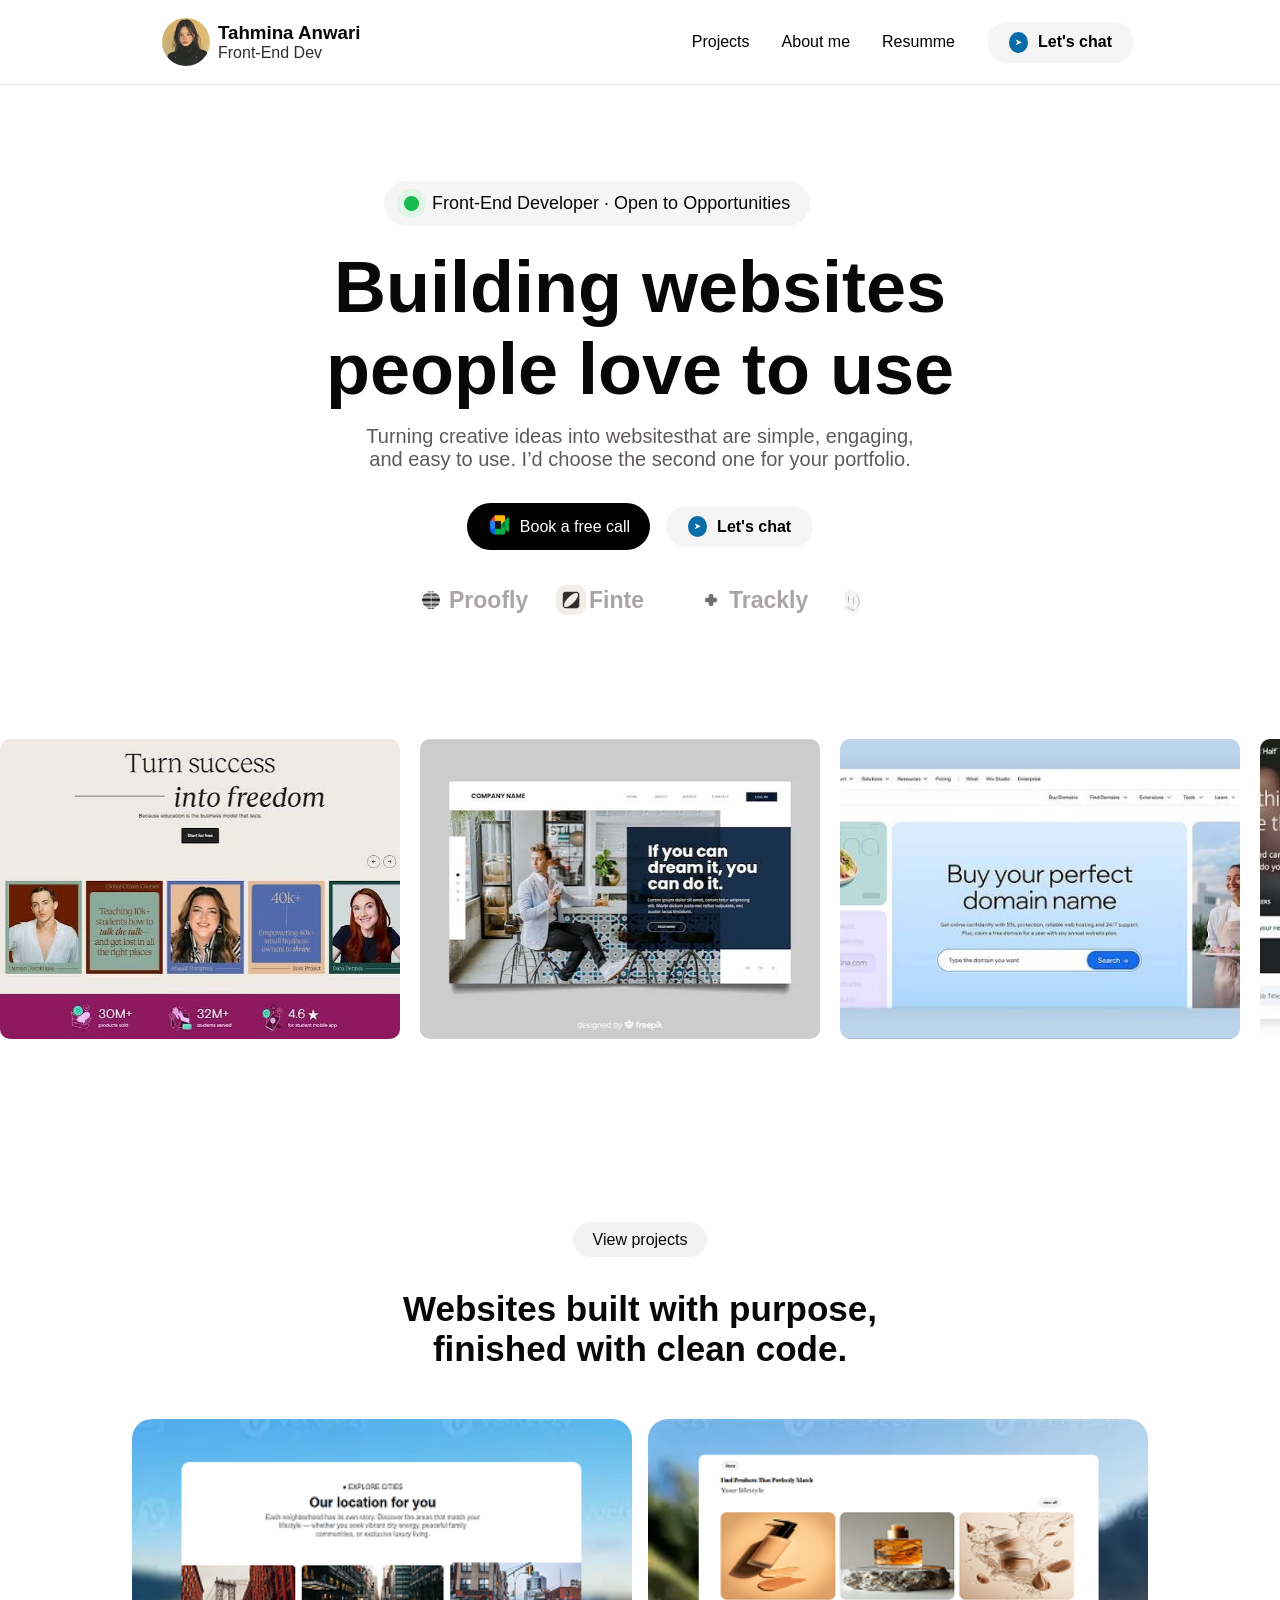
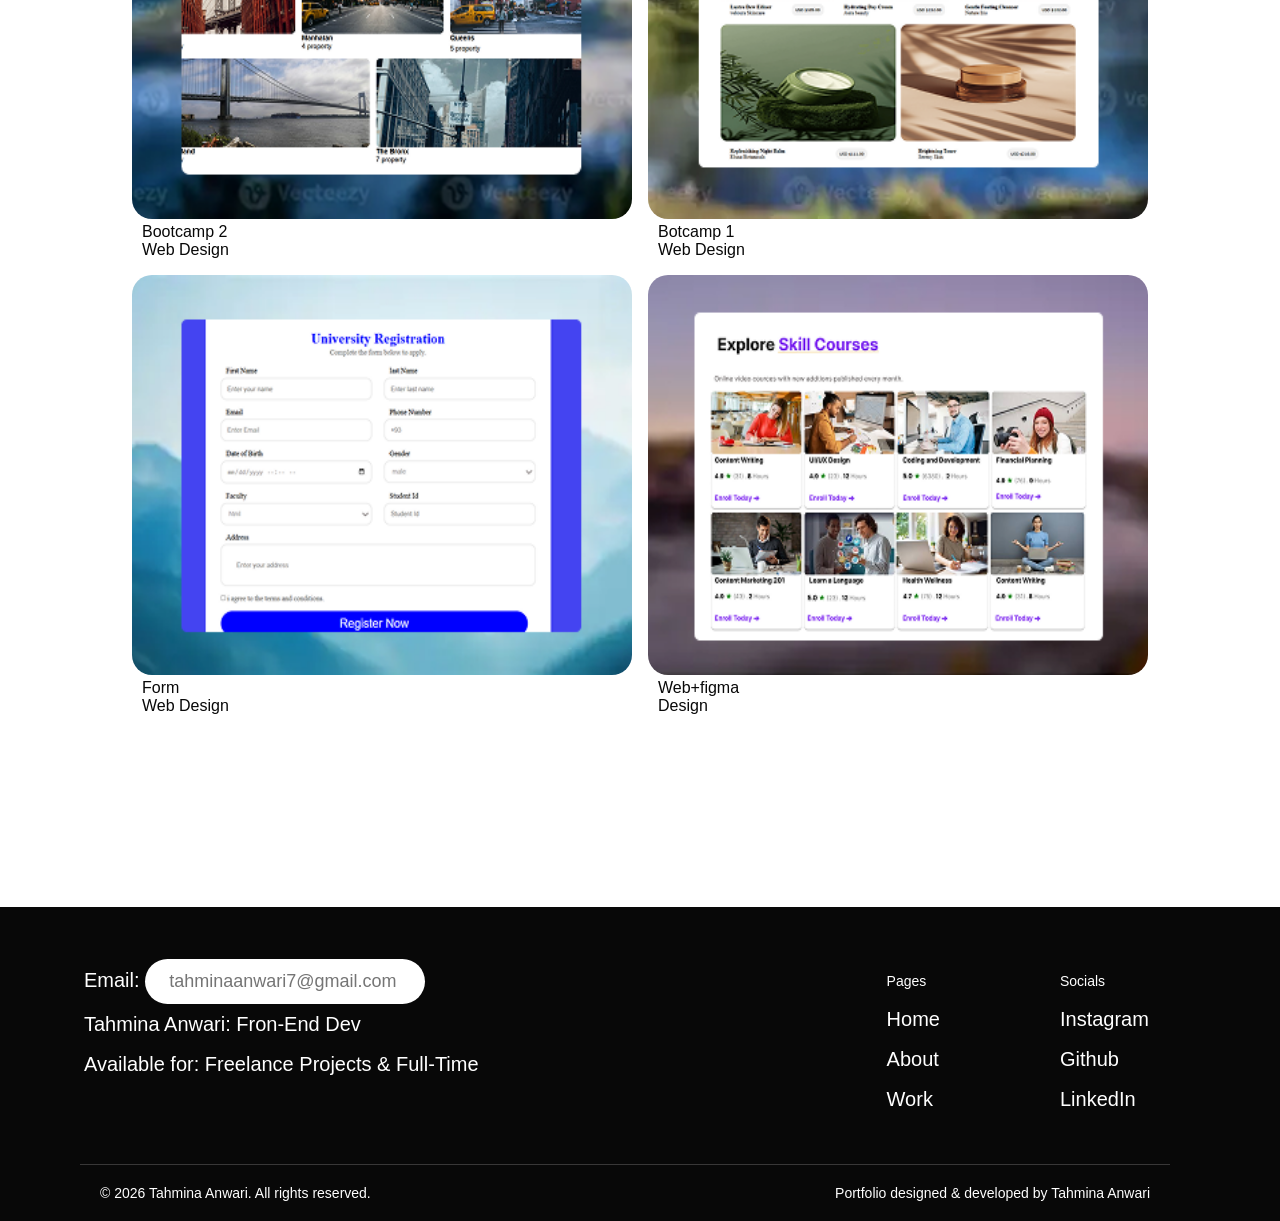
==== index.html @ b1ef2857 "Merge branch 'main' of https://github.com/tahminaanwari7-cell/Portfolio" ====
<!DOCTYPE html>
<html lang="en">
<head>
    <meta charset="UTF-8">
    <meta name="viewport" content="width=device-width, initial-scale=1.0">
    <title>Continuous Image Slider</title>
    <link rel="stylesheet" href="style.css">
</head>
<body>
    <section>
        <nav class="navbar"> 
            <div class="navv">
                <img src="images/images (8).jpg" alt="">
                  <div class="profile-info">
      <h3>Tahmina Anwari</h3>
      <p>Front-End Dev</p>
    </div></div>
    <div class="nav_link">
                <ul class="menu">
<li><a href="#projects">Projects</a></li>
<li><a href="about.html">About me</a></li>
<li><a href="file:///C:/Users/Tahmina/Desktop/tahmina's%20resumme.pdf">Resumme</a></li>

</ul>
<a href="https://t.me/tahmina_anwari" class="chat_btn"><span class="telegram">➤</span>Let's chat</a>
            </div>
        </nav>
        </div>
    </section>
<!----hero section-->
<section >
<div class="Hero">
<div class="tairadot">
        <span class="dot"></span>
       Front-End Developer · Open to Opportunities
      </div>
<h1>Building websites<br>people love to use</h1>
<p>Turning creative ideas into websitesthat are simple, engaging,<br> and easy to use.
I’d choose the second one for your portfolio.</p>
<div class="omid">
<a href="https://meet.google.com/home?authuser=0" class="videocall"><span class="call"><img src="images/googlemeet.png" alt=""></span>Book a free call</a>
<a href="https://t.me/tahmina_anwari" class="chat_btn"><span class="telegram">➤</span> Let's chat</a>
</div>
</div>
  <div class="slider">
        <div class="slider-track">
            <div class="slide"><img src="images/images.png">
            <div class="slideinfo">
            <p>Proofly</p></div></div>
            <div class="slide"><img src="images/images.jpg"><p>Finte</p></div>
            <div class="slide"><img src="images/download.png"><p>Trackly</p></div>
            <div class="slide"><img src="images/images (1).jpg"><p>Taskgen</p></div>
              <!-- تکرار برای حرکت بی‌نهایت -->
             <div class="slide"><img src="images/images.png"><p>Proofly</p></div>
              <div class="slide"><img src="images/images.jpg"><p>Finte</p></div>
             <div class="slide"><img src="images/download.png"><p>Trackly</p></div>
             <div class="slide"><img src="images/images (1).jpg"><p>Taskgen</p></div>
             </div>
    </div>
</div>
<!-----big movement pics-->
 <div class="move">
        <div class="move1">
            <div class="slide1"><img src="images/web1.jpg"></div>
            <div class="slide1"><img src="images/web2.jpg"></div>
            <div class="slide1"><img src="images/web3.jpg"></div>
            <div class="slide1"><img src="images/web4.jpg"></div>
            <div class="slide1"><img src="images/web5.jpg"></div>
            <div class="slide1"><img src="images/web6.jpg"></div>
             <!-- تکرار برای حرکت بی‌نهایت -->
             <div class="slide1"><img src="images/web1.jpg"></div>
            <div class="slide1"><img src="images/web2.jpg"></div>
            <div class="slide1"><img src="images/web3.jpg"></div>
            <div class="slide1"><img src="images/web4.jpg"></div>
            <div class="slide1"><img src="images/web5.jpg"></div>
            <div class="slide1"><img src="images/web6.jpg"></div>

        </div>
    </div>
</section>
<!---- projects-->
<section id="projects">
<div class="projecthead">
<span>View projects</span>
<h1>Websites built with purpose,<br> finished with clean code.</h1>
</div>

<div class="project">
    <div class="projectpic">
       <a href="https://bootcamp-2-one.vercel.app/"> <img src="images/Group 1 copy.png" alt=""></a>
        <p>Bootcamp 2<br>Web Design</p></div>

        <div class="projectpic">
     <a href="https://boot-camp1-two.vercel.app/"> <img src="images/Group 2.png" alt=""></a>
        <p>Botcamp 1<br> Web Design</p></div>

        <div class="projectpic">
       <a href="https://university-registration-form.vercel.app/"><img src="images/Group 3.png" alt=""></a>
        <p>Form<br> Web Design</p></div>

        <div class="projectpic">
       <a href="https://skill-courses-two.vercel.app/"> <img src="images/Group 6.png" alt=""></a>
        <p> Web+figma <br>Design</p></div>

    </div>
</div>
</section>
<footer>




<div class="foot">
    <div class="feet">
        <label for="email">Email:</label>
        <input type="email" placeholder="tahminaanwari7@gmail.com">
<p>Tahmina Anwari: Fron-End Dev</p>
<p>Available for: Freelance Projects & Full-Time</p></div>
  <div class="feet2">
<a class="small">Pages</a><br>
<a href="#">Home</a><br>
<a href="about.html">About</a><br>
<a href="#">Work</a><br>
  </div>
 <div class="feet3">
<a class="small">Socials</a><br>
<a href="https://www.instagram.com/anwari_ta?igsi=MXExNXpuN3A4bGwxdQ%3D%3D&utm_source=qr">Instagram</a><br>
<a href="https://github.com/tahminaanwari7-cell/Skill-courses">Github</a><br>
<a href="https://www.linkedin.com/in/tahmina-anwari-648617428/">LinkedIn</a><br>

 </div>

</div>
<div class="last ">
    <div class="end">
<p>© 2026 Tahmina Anwari. All rights reserved.</p>
    </div>
  <div class="end">
    Portfolio designed & developed by Tahmina Anwari
</div></div>
</footer>
</body>
</html>
---- style.css ----
*{
    margin: 0;
    padding: 0;
    box-sizing: border-box;
}
html {
  scroll-behavior: smooth;
}

body {
  font-family: Arial, Helvetica, sans-serif;
  background: #fff;
  color: #080808;
}
.navbar{
    display: flex;
    justify-content: space-between;
    padding: 18px;
  border-bottom: 1px solid #e9e6e6;
}
.navv{
    display: flex;
    gap: 8px;
   padding-left: 9rem;
   align-items: center;
}
.navv img{
    width: 48px;
    height: 48px;
    border-radius: 50%;
}
.navv p{
    color: rgb(47, 45, 45);
}
.nav_link{
    display: flex;
    gap: 2rem;
    align-items: center;
    padding-right:8rem;
}
.menu{
    display: flex;
    gap: 2rem;
     font-size: 16px;
     align-items: center;
     
}
.menu a{
    text-decoration: none;
    color: black;
}
.menu li{
    list-style-type: none;
}
 .chat_btn{
padding: 10px 22px;
border-radius: 33px;
color: black;
background-color:#f5f5f5;
text-decoration: none;
font-weight: bold;
font-size: 16px;
display: flex;
align-items: center;
transition-duration: 1s;
}
.telegram{
    background-color: rgb(9, 107, 167);
    color: white;
    font-size: 8px;
    padding: 6px;
    border-radius: 100%;
    margin-right:10px;
}
.chat_btn:hover{
    background: rgb(17, 17, 17);
    color: white;
}
/*-----Hero--*/
.Hero{
    text-align: center;
   
}
 .tairadot {
  width: fit-content;
  display: flex;
  align-items: center;
  gap: 13px;
  background: #f5f5f5;
  padding: 12px 20px;
  border-radius: 50px;
  font-size: 18px;
  margin-bottom: 20px;
  margin-left: 24rem;
  margin-top: 6rem;
}

.dot {
  width: 15px;
  height: 15px;
  background: #18b94d;
  border-radius: 50%;
  box-shadow:0 0 0 7px #dff6e7;
}

.Hero h1{
    font-size: 4.5rem;
}
.Hero p{
    color: rgb(94, 90, 90);
    font-size: 20px;
    padding-top: 15px;
}
.omid{
    display: flex;
    align-items: center;
    gap: 1rem;
    justify-content: center;
    margin-top: 2rem;
}
.videocall {
padding: 9px 20px;
border-radius: 33px;
color:white;
background-color:black;
text-decoration: none;
font-size: 16px;
    display: flex;
    align-items: center;
    gap: 8px;
    transition-duration: 1s;
}
.videocall img{
    width: 25px;
    height: 25px;
    padding: 1px;
    border-radius: 100%

}
.videocall:hover{
    background: white;
    color: black;
}
.slider {
    width: 35%;
    overflow: hidden;
    margin-left: 26rem;
}

.slider-track {
    display: flex;
    width: max-content;
    font-size: 23px;
    font-weight: bold;
    animation: scroll 50s linear infinite;
    color: #a9a5a5;
    
}

.slide {
    width: 140px;
    height: 100px;
    flex-shrink: 0;
    display: flex;
    gap: 3px;
    align-items: center;
}

.slide img {
    width: 30px;
    height: 30px;
    object-fit: cover;
    border-radius: 10px;
    display: block;
}

@keyframes scroll {

    from {
        transform: translateX(-50%);
    }

    to {
        transform: translateX(calc(0));
    }
}

/* movment pics */

.move {
    width: 100%;
    overflow: hidden;
    margin-top: 89px;
}

.move1 {
    display: flex;
    width: max-content;
    gap: 20px;
    animation: scroll 50s linear infinite;
}

.move1 img {
    width: 400px;
    height: 300px;
    flex-shrink: 0;
    object-fit: cover;
    border-radius: 10px;
    display: block;
}

@keyframes scroll {
    from {
        transform: translateX(0);
    }

    to {
        transform: translateX(calc(-50% - 7.5px));
    }
}
/*  projects */
.projecthead{
    margin-top: 12rem;
    text-align: center;
}
.projecthead span{
    padding: 9px 20px;
    background-color: #f2f2f2;
    border-radius: 33px;
}
.projecthead h1{
    font-size: 35px;
    margin-top: 40px;
}
.project{
    display :flex;
    gap: 1rem;
    justify-content: center;
    flex-wrap: wrap;
    margin-top: 50px;
   
}
.project img{
    width: 500px;
    height: 400px;
 border-radius: 20px;
}
.projectpic p{
margin-left: 10px;
}

footer{
    background-color: #080808;
}
.foot{
    display: flex;
  gap: 3.5rem;
    padding: 20px;
    margin-top: 12rem;
}
.feet{
color: white;
font-size: 20px;
line-height: 2;
margin-top: 2rem;
}
.feet input{
    width: fit-content;
    padding: 12px 24px;
    border-radius: 33px;
    border: none;
font-size: 18px;
}

.feet2 , .feet3{
font-size: 18px;
color: white;
line-height: 2;
margin-top: 2rem;
font-size: 20px;
}
.feet ,  .feet3 a{
    color: white;
    text-decoration: none;
   margin-left:4rem ;
}
.feet2 a{
    color: white;
    text-decoration: none;
}
.small{
    font-size: 14px;
}
.feet3 a:hover{
    color: gray;
}
.feet2 a:hover{
color: gray;
}
.feet2{
    margin-left: 22rem;
}

.last{
    border-top: 1px solid #383737;
    width: 1090px;
    margin-left:5rem;
    display: flex;
    justify-content: space-between;
color: white;
font-size: 14px;
margin-top: 25px;
padding: 20px;
}


/*------ about page-----------------------------------------------------------------------*/
.about{
    text-align: center;
    margin-top: 5rem;
    
}

.about h1{
    font-size: 3rem;
}
.about p{
    font-size: 20px;
    color: #383737;
   padding: 12px;
}
.aboutspan{
    padding: 9px 20px;
    width: fit-content;
    background-color: #f5f5f5;
   margin-bottom: 20px;
    border-radius: 33px;
    display: inline-block;
}
.aboutme{
    display: flex;
    justify-content: space-evenly;
    margin-top: 6rem;
    padding: 20px;
}
.aboutpic1{
    background-color: #f5f5f5;
    width: 490px;
    height: 400px;
    padding: 15px;
    border-radius: 18px;
}
.aboutpic1 h3{
  margin-top: 4rem;
    font-size: 18px;
    padding: 10px;
}
.aboutpic1 p{
  font-size: 16px; 
}
.aboutpic img{
width: 450px;
height: 400px;
border-radius: 15px;
}

/* =========================================================
   PERFECT MOBILE RESPONSIVE
   ========================================================= */

@media screen and (max-width: 600px) {

    /* ---------- BASIC ---------- */

    * {
        box-sizing: border-box;
    }

    html,
    body {
        width: 100%;
        max-width: 100%;
        overflow-x: hidden;
    }

    body {
        margin: 0;
        padding: 0;
    }


    /* =====================================================
       NAVBAR
       ===================================================== */

    .navbar {
        width: 100%;
        height: auto;
        min-height: 65px;
        padding: 10px 16px;

        display: flex;
        align-items: center;
        justify-content: space-between;

        border-bottom: 1px solid #e9e6e6;
    }

    .navv {
        padding-left: 0;
        display: flex;
        align-items: center;
        gap: 8px;
    }

    .navv img {
        width: 42px;
        height: 42px;
    }

    .navv p {
        font-size: 14px;
        white-space: nowrap;
    }

    .nav_link {
        padding-right: 0;
        display: flex;
        align-items: center;
    }

    /* Hide desktop menu on phone */
    .menu {
        display: none;
    }

    .chat_btn {
        padding: 9px 15px;
        font-size: 13px;
        border-radius: 30px;
        white-space: nowrap;
    }

    .telegram {
        font-size: 7px;
        padding: 5px;
        margin-right: 5px;
    }


    /* =====================================================
       HERO
       ===================================================== */

    .Hero {
        width: 100%;
        padding: 0 20px;
        text-align: center;
    }

    .tairadot {
        width: fit-content;

        margin: 45px auto 20px;

        padding: 9px 15px;

        font-size: 14px;

        display: flex;
        align-items: center;
        justify-content: center;

        gap: 10px;
    }

    .dot {
        width: 11px;
        height: 11px;
        flex-shrink: 0;

        box-shadow: 0 0 0 5px #dff6e7;
    }

    .Hero h1 {
        width: 100%;
        margin: 0;

        font-size: clamp(38px, 11vw, 52px);

        line-height: 1.08;
        letter-spacing: -1.5px;
    }

    .Hero p {
        width: 100%;
        max-width: 370px;

        margin: 0 auto;

        padding-top: 16px;

        font-size: 16px;
        line-height: 1.6;
    }


    /* =====================================================
       HERO BUTTON
       ===================================================== */

    .omid {
        width: 100%;

        display: flex;
        justify-content: center;
        align-items: center;

        margin-top: 25px;
    }

    .videocall {
        padding: 11px 20px;

        font-size: 14px;

        gap: 8px;
    }

    .videocall img {
        width: 23px;
        height: 23px;
    }


    /* =====================================================
       TEXT SLIDER
       ===================================================== */

    .slider {
        width: 100%;

        margin: 35px 0 0;

        overflow: hidden;
    }

    .slider-track {
        width: max-content;

        font-size: 18px;

        animation: textScroll 35s linear infinite;
    }

    .slide {
        width: 115px;
        height: 75px;

        display: flex;
        align-items: center;

        gap: 5px;

        flex-shrink: 0;
    }

    .slide img {
        width: 26px;
        height: 26px;
        flex-shrink: 0;
    }


    /* =====================================================
       IMAGE MOVING SLIDER
       ===================================================== */

    .move {
        width: 100%;

        margin-top: 45px;

        overflow: hidden;
    }

    .move1 {
        width: max-content;

        display: flex;

        gap: 12px;

        animation: imageScroll 35s linear infinite;
    }

    .move1 img {
        width: 260px;
        height: 190px;

        flex-shrink: 0;

        object-fit: cover;

        border-radius: 12px;
    }


    /* =====================================================
       PROJECT HEADER
       ===================================================== */

    .projecthead {
        width: 100%;

        margin-top: 90px;

        padding: 0 20px;

        text-align: center;
    }

    .projecthead span {
        display: inline-block;

        padding: 8px 16px;

        font-size: 13px;

        border-radius: 30px;
    }

    .projecthead h1 {
        margin-top: 28px;

        font-size: 29px;

        line-height: 1.2;

        letter-spacing: -0.5px;
    }


    /* =====================================================
       PROJECTS
       ===================================================== */

    .project {
        width: 100%;

        margin-top: 35px;

        padding: 0 18px;

        display: flex;
        flex-direction: column;

        gap: 32px;

        justify-content: center;
    }

    .projectpic {
        width: 100%;
        max-width: 100%;
    }

    .project img {
        display: block;

        width: 100%;
        height: auto;

        aspect-ratio: 5 / 4;

        object-fit: cover;

        border-radius: 16px;
    }

    .projectpic p {
        margin: 9px 5px 0;

        font-size: 15px;

        line-height: 1.5;
    }


    /* =====================================================
       FOOTER
       ===================================================== */

    footer {
        width: 100%;

        margin-top: 90px;
    }

    .foot {
        width: 100%;

        display: flex;
        flex-direction: column;

        gap: 35px;

        padding: 40px 22px;

        margin-top: 0;
    }

    .feet,
    .feet2,
    .feet3 {
        width: 100%;

        margin: 0;

        font-size: 17px;

        line-height: 1.8;
    }

    .feet input {
        width: 100%;
        max-width: 330px;

        padding: 12px 18px;

        font-size: 15px;

        border-radius: 30px;
    }

    .feet a,
    .feet3 a {
        margin-left: 0;
    }

    .feet2 {
        margin-left: 0;
    }

    .feet2 a,
    .feet3 a {
        display: block;
    }

    .small {
        font-size: 13px;
    }

    .last {
        width: calc(100% - 40px);

        margin: 0 20px;

        padding: 20px 0;

        display: flex;
        flex-direction: column;

        gap: 8px;

        font-size: 12px;
    }


    /* =====================================================
       ABOUT PAGE
       ===================================================== */

    .about {
        width: 100%;

        margin-top: 50px;

        padding: 0 20px;

        text-align: center;
    }

    .aboutspan {
        display: inline-block;

        padding: 8px 16px;

        font-size: 13px;
    }

    .about h1 {
        margin: 25px 0 0;

        font-size: 38px;

        line-height: 1.15;

        letter-spacing: -1px;
    }

    .about p {
        padding: 12px 0;

        font-size: 16px;

        line-height: 1.6;
    }


    /* =====================================================
       ABOUT CONTENT
       ===================================================== */

    .aboutme {
        width: 100%;

        display: flex;
        flex-direction: column;

        align-items: center;

        gap: 25px;

        margin-top: 40px;

        padding: 0 18px;
    }

    .aboutpic1 {
        width: 100%;
        height: auto;

        min-height: 300px;

        padding: 20px;

        border-radius: 16px;
    }

    .aboutpic1 h3 {
        margin-top: 30px;

        font-size: 18px;
    }

    .aboutpic1 p {
        font-size: 15px;

        line-height: 1.6;
    }

    .aboutpic {
        width: 100%;
    }

    .aboutpic img {
        display: block;

        width: 100%;
        height: auto;

        aspect-ratio: 1 / 1;

        object-fit: cover;

        border-radius: 16px;
    }
}


/* =========================================================
   SMALL IPHONES — 320px to 380px
   ========================================================= */

@media screen and (max-width: 380px) {

    .navbar {
        padding: 9px 12px;
    }

    .navv img {
        width: 38px;
        height: 38px;
    }

    .navv p {
        font-size: 12px;
    }

    .chat_btn {
        padding: 8px 11px;
        font-size: 12px;
    }

    .Hero {
        padding: 0 15px;
    }

    .Hero h1 {
        font-size: 36px;
    }

    .Hero p {
        font-size: 15px;
    }

    .move1 img {
        width: 230px;
        height: 170px;
    }

    .project {
        padding: 0 15px;
    }

    .projecthead h1 {
        font-size: 26px;
    }

    .about h1 {
        font-size: 34px;
    }
}


/* =========================================================
   SLIDER ANIMATIONS
   ========================================================= */

@keyframes textScroll {

    from {
        transform: translateX(-50%);
    }

    to {
        transform: translateX(0);
    }
}


@keyframes imageScroll {

    from {
        transform: translateX(0);
    }

    to {
        transform: translateX(calc(-50% - 6px));
    }
}
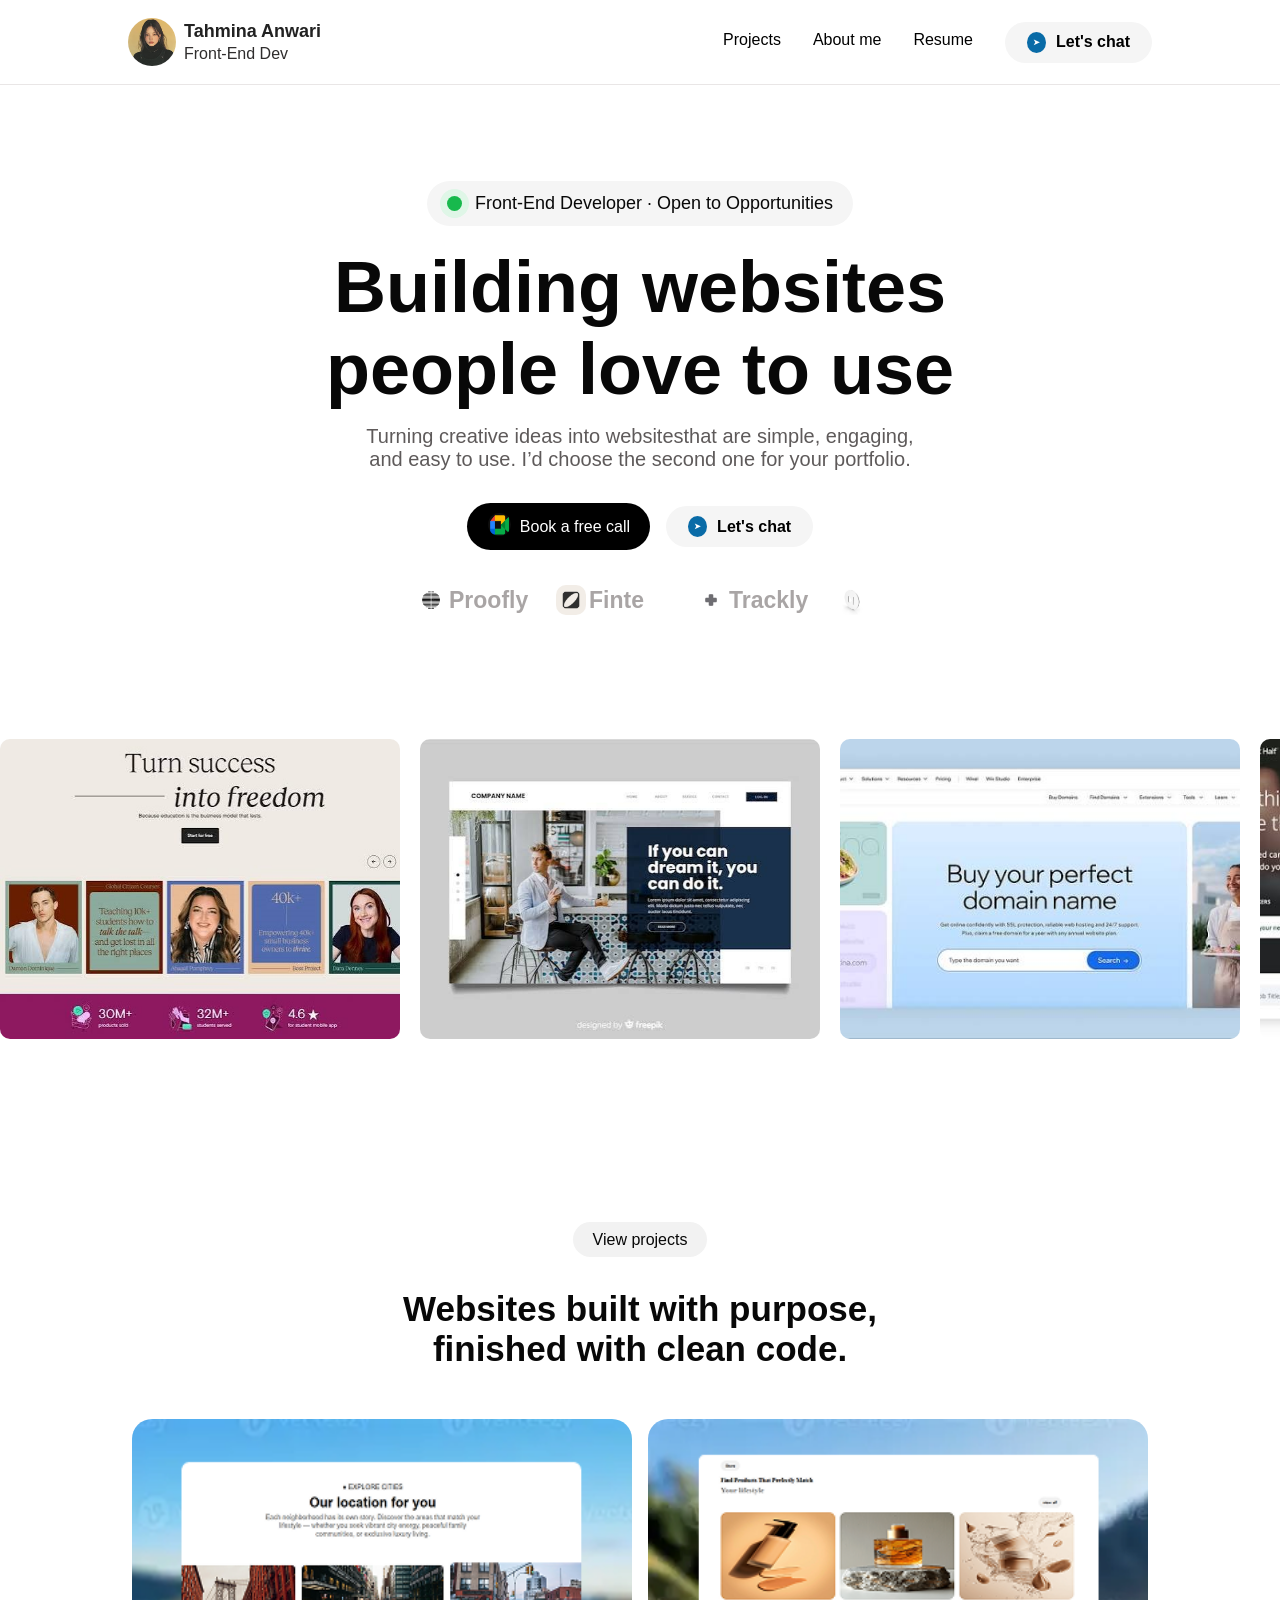
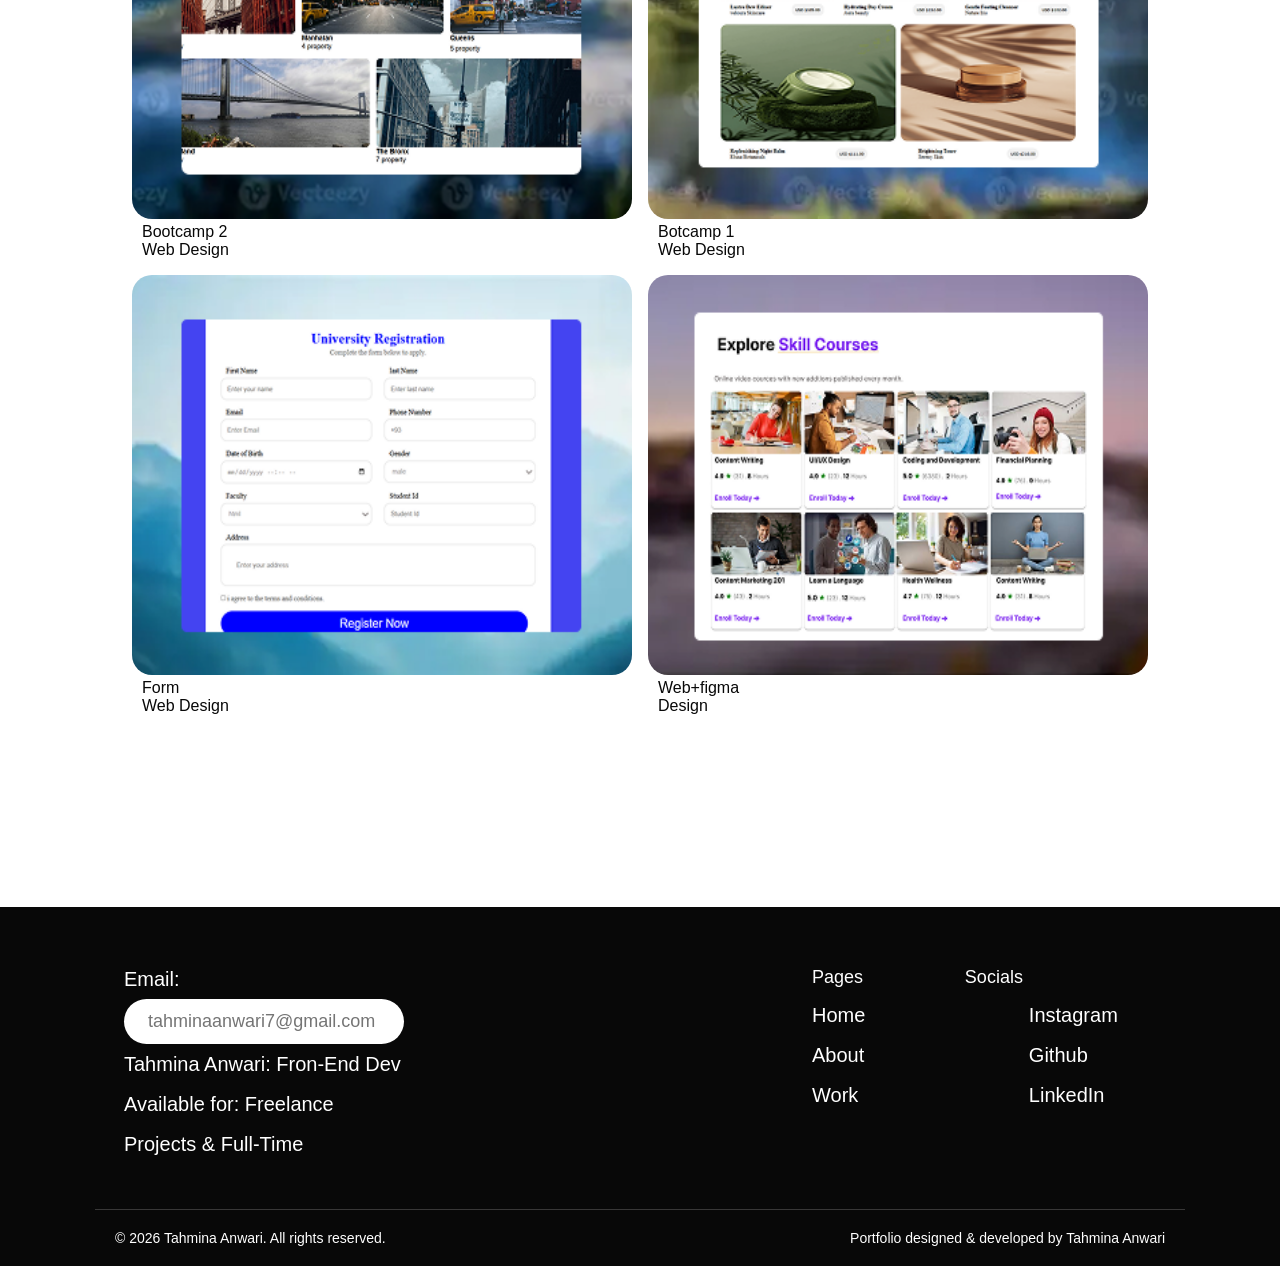
==== commit 27b8c7c5: "Fix links in about.html and index.html; add resume.html and related styles; update styles in style.c" ====
--- a/index.html
+++ b/index.html
@@ -17,9 +17,9 @@
     </div></div>
     <div class="nav_link">
                 <ul class="menu">
-<li><a href="#projects">Projects</a></li>
+<li><a href="index.html">Projects</a></li>
 <li><a href="about.html">About me</a></li>
-<li><a href="file:///C:/Users/Tahmina/Desktop/tahmina's%20resumme.pdf">Resumme</a></li>
+<li><a href="resumme.html">Resume</a></li>
 
 </ul>
 <a href="https://t.me/tahmina_anwari" class="chat_btn"><span class="telegram">➤</span>Let's chat</a>
@@ -117,16 +117,16 @@
 <p>Tahmina Anwari: Fron-End Dev</p>
 <p>Available for: Freelance Projects & Full-Time</p></div>
   <div class="feet2">
-<a class="small">Pages</a><br>
-<a href="#">Home</a><br>
-<a href="about.html">About</a><br>
-<a href="#">Work</a><br>
+<p class="small">Pages</p>
+<a href="#">Home</a>
+<a href="about.html">About</a>
+<a href="#">Work</a>
   </div>
  <div class="feet3">
-<a class="small">Socials</a><br>
-<a href="https://www.instagram.com/anwari_ta?igsi=MXExNXpuN3A4bGwxdQ%3D%3D&utm_source=qr">Instagram</a><br>
-<a href="https://github.com/tahminaanwari7-cell/Skill-courses">Github</a><br>
-<a href="https://www.linkedin.com/in/tahmina-anwari-648617428/">LinkedIn</a><br>
+<p class="small">Socials</p>
+<a href="https://www.instagram.com/anwari_ta?igsi=MXExNXpuN3A4bGwxdQ%3D%3D&utm_source=qr">Instagram</a>
+<a href="https://github.com/tahminaanwari7-cell/Skill-courses">Github</a>
+<a href="https://www.linkedin.com/in/tahmina-anwari-648617428/">LinkedIn</a>
 
  </div>
 
--- a/style.css
+++ b/style.css
@@ -289,7 +289,7 @@
     text-decoration: none;
 }
 .small{
-    font-size: 14px;
+    font-size: 18px;
 }
 .feet3 a:hover{
     color: gray;
@@ -952,3 +952,1533 @@
 }
 
 
+/*       resume-html------------------------------------------------------------------------*/
+
+
+
+.resume {
+    width: 900px;
+    max-width: 95%;
+    margin: 40px auto;
+    margin-top: 6rem;
+    background: white;
+    box-shadow: 0 5px 25px rgba(0, 0, 0, 0.15);
+}
+
+/* Header */
+header {
+    background: #173b57;
+    color: white;
+    padding: 35px 45px;
+    display: flex;
+    justify-content: space-between;
+    align-items: center;
+}
+
+header h1 {
+    font-size: 38px;
+    margin-bottom: 5px;
+}
+
+.job-title {
+    font-size: 18px;
+    color: #5ec6d6;
+}
+
+.contact {
+    text-align: right;
+    font-size: 14px;
+}
+
+.contact p {
+    margin: 3px 0;
+}
+
+/* Main Content */
+.content {
+    display: grid;
+    grid-template-columns: 2fr 1fr;
+}
+
+/* Main column */
+main {
+    padding: 35px 40px;
+}
+
+/* Sidebar */
+aside {
+    background: #f1f5f8;
+    padding: 35px 30px;
+}
+
+section {
+    margin-bottom: 30px;
+}
+
+h2 {
+    color: #173b57;
+    font-size: 21px;
+    text-transform: uppercase;
+    border-bottom: 2px solid #5ec6d6;
+    padding-bottom: 7px;
+    margin-bottom: 15px;
+}
+
+h3 {
+    color: #222;
+    font-size: 18px;
+    margin-bottom: 3px;
+}
+
+.item {
+    margin-bottom: 25px;
+}
+
+.company {
+    color: #1593a8;
+    font-size: 14px;
+    font-weight: bold;
+    margin-bottom: 8px;
+}
+
+ul {
+    padding-left: 20px;
+}
+
+li {
+    margin-bottom: 5px;
+}
+
+/* Skills */
+.skill {
+    margin-bottom: 15px;
+}
+
+.skill span {
+    font-weight: bold;
+    display: block;
+    margin-bottom: 5px;
+}
+
+.bar {
+    height: 8px;
+    background: #d5dde3;
+    border-radius: 10px;
+    overflow: hidden;
+}
+
+.bar div {
+    height: 100%;
+    background: #1593a8;
+    border-radius: 10px;
+}
+
+/* Mobile Responsive */
+@media (max-width: 700px) {
+
+    .resume {
+        width: 100%;
+        margin: 0;
+    }
+
+    header {
+        flex-direction: column;
+        align-items: flex-start;
+        gap: 20px;
+    }
+
+    .contact {
+        text-align: left;
+    }
+
+    .content {
+        grid-template-columns: 1fr;
+    }
+
+    main,
+    aside {
+        padding: 25px;
+    }
+
+    header h1 {
+        font-size: 30px;
+    }
+}
+
+/* Print */
+@media print {
+    body {
+        background: white;
+    }
+
+    .resume {
+        width: 100%;
+        max-width: none;
+        margin: 0;
+        box-shadow: none;
+    }
+}
+
+
+
+/*----------------------------------Responsive------------------------------------------*/
+/* =========================================================
+   COMPLETE RESPONSIVE CSS
+   DESKTOP + TABLET + MOBILE
+   ========================================================= */
+
+
+/* =========================================================
+   LARGE DESKTOP
+   1200px AND ABOVE
+   ========================================================= */
+
+@media screen and (min-width: 1200px) {
+
+    .navbar {
+        padding: 18px 8rem;
+    }
+
+    .navv {
+        padding-left: 0;
+    }
+
+    .nav_link {
+        padding-right: 0;
+    }
+
+    .tairadot {
+        margin-left: auto;
+        margin-right: auto;
+    }
+
+    .slider {
+        margin-left: auto;
+        margin-right: auto;
+    }
+
+    .project {
+        max-width: 1100px;
+        margin-left: auto;
+        margin-right: auto;
+    }
+
+    .foot {
+        max-width: 1200px;
+        margin-left: auto;
+        margin-right: auto;
+    }
+
+    .last {
+        max-width: 1090px;
+        margin-left: auto;
+        margin-right: auto;
+    }
+}
+
+
+/* =========================================================
+   DESKTOP
+   769px — 1199px
+   ========================================================= */
+
+@media screen and (min-width: 769px) and (max-width: 1199px) {
+
+    /* ================= NAVBAR ================= */
+
+    .navbar {
+        width: 100%;
+        padding: 15px 40px;
+
+        display: flex;
+        align-items: center;
+        justify-content: space-between;
+    }
+
+    .navv {
+        padding-left: 0;
+    }
+
+    .nav_link {
+        padding-right: 0;
+        gap: 20px;
+    }
+
+    .menu {
+        gap: 20px;
+        font-size: 14px;
+    }
+
+    .chat_btn {
+        padding: 9px 17px;
+        font-size: 14px;
+    }
+
+
+    /* ================= HERO ================= */
+
+    .Hero {
+        width: 100%;
+        padding: 0 30px;
+    }
+
+    .tairadot {
+        margin: 80px auto 20px;
+    }
+
+    .Hero h1 {
+        font-size: 4rem;
+    }
+
+    .Hero p {
+        font-size: 18px;
+    }
+
+    .slider {
+        width: 45%;
+        margin: 30px auto 0;
+    }
+
+
+    /* ================= IMAGE SLIDER ================= */
+
+    .move {
+        width: 100%;
+        margin-top: 70px;
+    }
+
+    .move1 {
+        gap: 15px;
+    }
+
+    .move1 img {
+        width: 330px;
+        height: 250px;
+    }
+
+
+    /* ================= PROJECTS ================= */
+
+    .projecthead {
+        margin-top: 10rem;
+    }
+
+    .project {
+        width: 100%;
+        padding: 0 30px;
+        gap: 20px;
+    }
+
+    .projectpic {
+        width: calc(50% - 10px);
+    }
+
+    .project img {
+        width: 100%;
+        height: 300px;
+        object-fit: cover;
+    }
+
+
+    /* ================= FOOTER ================= */
+
+    .foot {
+        width: 100%;
+        padding: 35px 40px;
+        gap: 40px;
+    }
+
+    .feet2 {
+        margin-left: auto;
+    }
+
+    .feet,
+    .feet2,
+    .feet3 {
+        font-size: 17px;
+    }
+
+    .last {
+        width: calc(100% - 80px);
+        margin: 25px 40px 0;
+    }
+
+
+    /* ================= ABOUT ================= */
+
+    .about {
+        padding: 0 30px;
+    }
+
+    .aboutme {
+        gap: 25px;
+        padding: 20px 30px;
+    }
+
+    .aboutpic1 {
+        width: 45%;
+        height: auto;
+    }
+
+    .aboutpic {
+        width: 45%;
+    }
+
+    .aboutpic img {
+        width: 100%;
+        height: 400px;
+        object-fit: cover;
+    }
+}
+
+
+/* =========================================================
+   TABLET
+   601px — 768px
+   ========================================================= */
+
+@media screen and (min-width: 601px) and (max-width: 768px) {
+
+    /* ================= NAVBAR ================= */
+
+    .navbar {
+        width: 100%;
+        padding: 12px 20px;
+
+        display: flex;
+        align-items: center;
+        justify-content: space-between;
+
+        gap: 10px;
+    }
+
+    .navv {
+        padding-left: 0;
+        gap: 7px;
+    }
+
+    .navv img {
+        width: 42px;
+        height: 42px;
+    }
+
+    .navv p {
+        font-size: 13px;
+    }
+
+    .nav_link {
+        padding-right: 0;
+        gap: 12px;
+    }
+
+    .menu {
+        display: flex;
+        gap: 14px;
+        font-size: 12px;
+        align-items: center;
+    }
+
+    .menu li {
+        list-style: none;
+    }
+
+    .menu a {
+        text-decoration: none;
+        color: black;
+        white-space: nowrap;
+    }
+
+    .chat_btn {
+        padding: 8px 13px;
+        font-size: 12px;
+        white-space: nowrap;
+    }
+
+    .telegram {
+        font-size: 7px;
+        padding: 5px;
+        margin-right: 4px;
+    }
+
+
+    /* ================= HERO ================= */
+
+    .Hero {
+        width: 100%;
+        padding: 0 25px;
+    }
+
+    .tairadot {
+        margin: 60px auto 20px;
+        font-size: 15px;
+        padding: 10px 17px;
+    }
+
+    .dot {
+        width: 12px;
+        height: 12px;
+    }
+
+    .Hero h1 {
+        font-size: clamp(42px, 8vw, 58px);
+        line-height: 1.1;
+    }
+
+    .Hero p {
+        font-size: 17px;
+        line-height: 1.5;
+        max-width: 600px;
+        margin: auto;
+    }
+
+
+    /* ================= BUTTON ================= */
+
+    .omid {
+        margin-top: 22px;
+    }
+
+    .videocall {
+        padding: 10px 18px;
+        font-size: 14px;
+    }
+
+
+    /* ================= TEXT SLIDER ================= */
+
+    .slider {
+        width: 75%;
+        margin: 35px auto 0;
+    }
+
+    .slider-track {
+        font-size: 20px;
+    }
+
+    .slide {
+        width: 125px;
+        height: 80px;
+    }
+
+
+    /* ================= IMAGE SLIDER ================= */
+
+    .move {
+        margin-top: 55px;
+    }
+
+    .move1 {
+        gap: 15px;
+    }
+
+    .move1 img {
+        width: 280px;
+        height: 210px;
+    }
+
+
+    /* ================= PROJECT HEADER ================= */
+
+    .projecthead {
+        margin-top: 80px;
+        padding: 0 20px;
+    }
+
+    .projecthead h1 {
+        font-size: 31px;
+        margin-top: 30px;
+    }
+
+
+    /* ================= PROJECTS ================= */
+
+    .project {
+        width: 100%;
+        padding: 0 20px;
+
+        display: flex;
+        flex-wrap: wrap;
+
+        gap: 20px;
+    }
+
+    .projectpic {
+        width: calc(50% - 10px);
+    }
+
+    .project img {
+        width: 100%;
+        height: 230px;
+        object-fit: cover;
+        border-radius: 15px;
+    }
+
+    .projectpic p {
+        margin: 8px 5px;
+        font-size: 14px;
+    }
+
+
+    /* ================= FOOTER ================= */
+
+    .foot {
+        width: 100%;
+
+        display: grid;
+        grid-template-columns: 1fr 1fr;
+
+        gap: 30px;
+
+        padding: 35px 25px;
+        margin-top: 80px;
+    }
+
+    .feet,
+    .feet2,
+    .feet3 {
+        margin: 0;
+        font-size: 16px;
+    }
+
+    .feet2 {
+        margin-left: 0;
+    }
+
+    .feet a,
+    .feet3 a {
+        margin-left: 0;
+    }
+
+    .last {
+        width: calc(100% - 50px);
+        margin: 20px 25px 0;
+
+        padding: 18px 0;
+
+        font-size: 12px;
+    }
+
+
+    /* ================= ABOUT ================= */
+
+    .about {
+        margin-top: 50px;
+        padding: 0 25px;
+    }
+
+    .about h1 {
+        font-size: 42px;
+    }
+
+    .about p {
+        font-size: 17px;
+    }
+
+    .aboutme {
+        display: flex;
+        gap: 20px;
+        margin-top: 45px;
+        padding: 0 20px;
+    }
+
+    .aboutpic1 {
+        width: 50%;
+        height: auto;
+        min-height: 350px;
+    }
+
+    .aboutpic {
+        width: 50%;
+    }
+
+    .aboutpic img {
+        width: 100%;
+        height: 350px;
+        object-fit: cover;
+    }
+
+
+    /* ================= RESUME ================= */
+
+    .resume {
+        width: 90%;
+        max-width: 850px;
+        margin: 50px auto;
+    }
+
+    .resume header {
+        padding: 30px 35px;
+    }
+
+    .resume header h1 {
+        font-size: 32px;
+    }
+
+    .resume .content {
+        display: grid;
+        grid-template-columns: 1.7fr 1fr;
+    }
+
+    .resume main {
+        padding: 30px;
+    }
+
+    .resume aside {
+        padding: 30px 25px;
+    }
+}
+
+
+/* =========================================================
+   MOBILE
+   381px — 600px
+   ========================================================= */
+
+@media screen and (min-width: 381px) and (max-width: 600px) {
+
+    /* ================= NAVBAR ================= */
+
+    .navbar {
+        width: 100%;
+        padding: 10px 15px;
+
+        display: flex;
+        align-items: center;
+        justify-content: space-between;
+
+        gap: 7px;
+    }
+
+    .navv {
+        padding-left: 0;
+        gap: 6px;
+        flex-shrink: 0;
+    }
+
+    .navv img {
+        width: 40px;
+        height: 40px;
+    }
+
+    .navv p {
+        font-size: 12px;
+        white-space: nowrap;
+    }
+
+    .nav_link {
+        padding-right: 0;
+
+        display: flex;
+        align-items: center;
+
+        gap: 7px;
+
+        min-width: 0;
+    }
+
+    /* MENU STAYS VISIBLE */
+
+    .menu {
+        display: flex;
+        gap: 9px;
+        align-items: center;
+
+        font-size: 11px;
+    }
+
+    .menu li {
+        list-style: none;
+    }
+
+    .menu a {
+        text-decoration: none;
+        color: black;
+        white-space: nowrap;
+    }
+
+    .chat_btn {
+        padding: 8px 11px;
+
+        font-size: 11px;
+
+        white-space: nowrap;
+    }
+
+    .telegram {
+        display: none;
+    }
+
+
+    /* ================= HERO ================= */
+
+    .Hero {
+        width: 100%;
+        padding: 0 18px;
+        text-align: center;
+    }
+
+    .tairadot {
+        margin: 45px auto 20px;
+
+        padding: 9px 15px;
+
+        font-size: 13px;
+
+        gap: 9px;
+    }
+
+    .dot {
+        width: 11px;
+        height: 11px;
+
+        box-shadow: 0 0 0 5px #dff6e7;
+    }
+
+    .Hero h1 {
+        width: 100%;
+
+        font-size: clamp(38px, 11vw, 50px);
+
+        line-height: 1.08;
+
+        letter-spacing: -1.5px;
+    }
+
+    .Hero p {
+        width: 100%;
+        max-width: 370px;
+
+        margin: 0 auto;
+
+        padding-top: 15px;
+
+        font-size: 15px;
+
+        line-height: 1.6;
+    }
+
+
+    /* ================= BUTTON ================= */
+
+    .omid {
+        width: 100%;
+
+        display: flex;
+        justify-content: center;
+
+        margin-top: 24px;
+    }
+
+    .videocall {
+        padding: 10px 18px;
+        font-size: 13px;
+    }
+
+    .videocall img {
+        width: 22px;
+        height: 22px;
+    }
+
+
+    /* ================= TEXT SLIDER ================= */
+
+    .slider {
+        width: 100%;
+        margin: 30px 0 0;
+
+        overflow: hidden;
+    }
+
+    .slider-track {
+        font-size: 18px;
+    }
+
+    .slide {
+        width: 115px;
+        height: 70px;
+    }
+
+    .slide img {
+        width: 25px;
+        height: 25px;
+    }
+
+
+    /* ================= IMAGE SLIDER ================= */
+
+    .move {
+        width: 100%;
+        margin-top: 45px;
+        overflow: hidden;
+    }
+
+    .move1 {
+        gap: 12px;
+    }
+
+    .move1 img {
+        width: 260px;
+        height: 190px;
+
+        border-radius: 12px;
+    }
+
+
+    /* ================= PROJECT HEADER ================= */
+
+    .projecthead {
+        width: 100%;
+
+        margin-top: 80px;
+
+        padding: 0 18px;
+
+        text-align: center;
+    }
+
+    .projecthead span {
+        padding: 8px 15px;
+        font-size: 12px;
+    }
+
+    .projecthead h1 {
+        font-size: 28px;
+        margin-top: 27px;
+        line-height: 1.2;
+    }
+
+
+    /* ================= PROJECTS ================= */
+
+    .project {
+        width: 100%;
+
+        display: flex;
+        flex-direction: column;
+
+        gap: 30px;
+
+        margin-top: 35px;
+
+        padding: 0 18px;
+    }
+
+    .projectpic {
+        width: 100%;
+        max-width: 100%;
+    }
+
+    .project img {
+        display: block;
+
+        width: 100%;
+        height: auto;
+
+        aspect-ratio: 5 / 4;
+
+        object-fit: cover;
+
+        border-radius: 15px;
+    }
+
+    .projectpic p {
+        margin: 8px 5px 0;
+
+        font-size: 14px;
+
+        line-height: 1.5;
+    }
+
+
+    /* ================= FOOTER ================= */
+
+    footer {
+        width: 100%;
+        margin-top: 80px;
+    }
+
+    .foot {
+        width: 100%;
+
+        display: flex;
+      
+
+        gap: 30px;
+
+        padding: 38px 20px;
+
+        margin-top: 0;
+    }
+
+    .feet,
+    .feet2,
+    .feet3 {
+        width: 100%;
+
+        margin: 0;
+
+        font-size: 16px;
+
+        line-height: 1.8;
+    }
+
+    .feet2 {
+        margin-left: 0;
+    }
+
+    .feet input {
+        width: 100%;
+        max-width: 330px;
+
+        padding: 11px 17px;
+
+        font-size: 14px;
+    }
+
+    .feet a,
+    .feet3 a {
+        margin-left: 0;
+    }
+
+    .feet2 a,
+    .feet3 a {
+        display: inline-block;
+        margin-right: 15px;
+    }
+
+    .small {
+        font-size: 12px;
+    }
+
+    .last {
+        width: calc(100% - 40px);
+
+        margin: 0 20px;
+
+        padding: 18px 0;
+
+        display: flex;
+       
+
+        gap: 7px;
+
+        font-size: 11px;
+    }
+
+
+    /* ================= ABOUT ================= */
+
+    .about {
+        width: 100%;
+
+        margin-top: 45px;
+
+        padding: 0 18px;
+
+        text-align: center;
+    }
+
+    .aboutspan {
+        padding: 8px 15px;
+        font-size: 12px;
+    }
+
+    .about h1 {
+        font-size: 36px;
+        line-height: 1.15;
+    }
+
+    .about p {
+        font-size: 15px;
+        line-height: 1.6;
+        padding: 10px 0;
+    }
+
+
+    /* ================= ABOUT CONTENT ================= */
+
+    .aboutme {
+        width: 100%;
+
+        display: flex;
+        flex-direction: column;
+
+        align-items: center;
+
+        gap: 22px;
+
+        margin-top: 38px;
+
+        padding: 0 18px;
+    }
+
+    .aboutpic1 {
+        width: 100%;
+        height: auto;
+
+        min-height: 280px;
+
+        padding: 20px;
+
+        border-radius: 15px;
+    }
+
+    .aboutpic1 h3 {
+        margin-top: 25px;
+        font-size: 17px;
+    }
+
+    .aboutpic1 p {
+        font-size: 14px;
+        line-height: 1.6;
+    }
+
+    .aboutpic {
+        width: 100%;
+    }
+
+    .aboutpic img {
+        width: 100%;
+        height: auto;
+
+        aspect-ratio: 1 / 1;
+
+        object-fit: cover;
+
+        border-radius: 15px;
+    }
+
+
+    /* ================= RESUME ================= */
+
+    .resume {
+        width: calc(100% - 24px);
+
+        margin: 25px auto;
+
+        box-shadow: 0 3px 15px rgba(0, 0, 0, 0.12);
+    }
+
+    .resume header {
+        padding: 28px 22px;
+
+        display: flex;
+        flex-direction: column;
+
+        align-items: flex-start;
+
+        gap: 18px;
+    }
+
+    .resume header h1 {
+        font-size: 28px;
+        line-height: 1.15;
+    }
+
+    .resume .job-title {
+        font-size: 15px;
+    }
+
+    .resume .contact {
+        text-align: left;
+        font-size: 12px;
+        line-height: 1.6;
+    }
+
+    .resume .content {
+        display: flex;
+        flex-direction: column;
+    }
+
+    .resume main {
+        padding: 28px 22px;
+        order: 1;
+    }
+
+    .resume aside {
+        padding: 28px 22px;
+        order: 2;
+    }
+
+    .resume h2 {
+        font-size: 18px;
+    }
+
+    .resume h3 {
+        font-size: 16px;
+    }
+
+    .resume p,
+    .resume li {
+        font-size: 13px;
+        line-height: 1.6;
+    }
+}
+
+
+/* =========================================================
+   VERY SMALL PHONES
+   320px — 380px
+   ========================================================= */
+
+@media screen and (max-width: 380px) {
+
+    /* ================= NAVBAR ================= */
+
+    .navbar {
+        padding: 8px 8px;
+        gap: 4px;
+    }
+
+    .navv {
+        gap: 5px;
+    }
+
+    .navv img {
+        width: 34px;
+        height: 34px;
+    }
+
+    .navv p {
+        font-size: 9px;
+    }
+
+    .nav_link {
+        gap: 5px;
+    }
+
+    .menu {
+        gap: 6px;
+        font-size: 9px;
+    }
+
+    .chat_btn {
+        padding: 7px 8px;
+        font-size: 9px;
+    }
+
+
+    /* ================= HERO ================= */
+
+    .Hero {
+        padding: 0 14px;
+    }
+
+    .tairadot {
+        margin-top: 38px;
+        padding: 8px 12px;
+        font-size: 11px;
+    }
+
+    .dot {
+        width: 9px;
+        height: 9px;
+    }
+
+    .Hero h1 {
+        font-size: 35px;
+        letter-spacing: -1px;
+    }
+
+    .Hero p {
+        font-size: 14px;
+    }
+
+
+    /* ================= BUTTON ================= */
+
+    .videocall {
+        padding: 9px 15px;
+        font-size: 12px;
+    }
+
+
+    /* ================= SLIDERS ================= */
+
+    .slider {
+        margin-top: 25px;
+    }
+
+    .slider-track {
+        font-size: 16px;
+    }
+
+    .slide {
+        width: 105px;
+        height: 65px;
+    }
+
+    .move {
+        margin-top: 35px;
+    }
+
+    .move1 {
+        gap: 10px;
+    }
+
+    .move1 img {
+        width: 225px;
+        height: 165px;
+    }
+
+
+    /* ================= PROJECT ================= */
+
+    .projecthead {
+        margin-top: 70px;
+        padding: 0 15px;
+    }
+
+    .projecthead span {
+        font-size: 11px;
+        padding: 7px 13px;
+    }
+
+    .projecthead h1 {
+        font-size: 25px;
+    }
+
+    .project {
+        padding: 0 14px;
+        gap: 25px;
+    }
+
+    .project img {
+        border-radius: 12px;
+    }
+
+    .projectpic p {
+        font-size: 13px;
+    }
+
+
+    /* ================= FOOTER ================= */
+
+    .foot {
+        padding: 32px 16px;
+        gap: 25px;
+    }
+
+    .feet,
+    .feet2,
+    .feet3 {
+        font-size: 15px;
+    }
+
+    .feet input {
+        max-width: 100%;
+        font-size: 13px;
+    }
+
+    .last {
+        width: calc(100% - 30px);
+        margin: 0 15px;
+        font-size: 10px;
+    }
+
+
+    /* ================= ABOUT ================= */
+
+    .about {
+        padding: 0 14px;
+        margin-top: 40px;
+    }
+
+    .about h1 {
+        font-size: 32px;
+    }
+
+    .about p {
+        font-size: 14px;
+    }
+
+    .aboutme {
+        padding: 0 14px;
+        margin-top: 30px;
+    }
+
+    .aboutpic1 {
+        min-height: 260px;
+        padding: 17px;
+    }
+
+    .aboutpic1 h3 {
+        font-size: 16px;
+        margin-top: 20px;
+    }
+
+    .aboutpic1 p {
+        font-size: 13px;
+    }
+
+
+    /* ================= RESUME ================= */
+
+    .resume {
+        width: calc(100% - 16px);
+        margin: 15px auto;
+    }
+
+    .resume header {
+        padding: 23px 17px;
+    }
+
+    .resume header h1 {
+        font-size: 23px;
+    }
+
+    .resume .job-title {
+        font-size: 12px;
+    }
+
+    .resume .contact {
+        font-size: 10px;
+    }
+
+    .resume main,
+    .resume aside {
+        padding: 22px 17px;
+    }
+
+    .resume h2 {
+        font-size: 16px;
+    }
+
+    .resume h3 {
+        font-size: 14px;
+    }
+
+    .resume p,
+    .resume li {
+        font-size: 11.5px;
+    }
+}
+
+
+/* =========================================================
+   PRINT / A4
+   ========================================================= */
+
+@media print {
+
+    @page {
+        size: A4;
+        margin: 0;
+    }
+
+    body {
+        background: white;
+        margin: 0;
+    }
+
+    .resume {
+        width: 210mm;
+        min-height: 297mm;
+        max-width: none;
+        margin: 0;
+        box-shadow: none;
+    }
+
+    .resume header,
+    .resume aside {
+        -webkit-print-color-adjust: exact;
+        print-color-adjust: exact;
+    }
+}
+
+/* =========================================================
+   VERY SMALL MOBILE — 320px to 380px
+   NAVBAR MENU
+========================================================= */
+
+@media screen and (max-width: 380px) {
+
+    .navbar {
+        width: 100%;
+        padding: 8px 10px;
+
+        display: flex;
+        align-items: center;
+        justify-content: space-between;
+
+        gap: 5px;
+    }
+
+    /* Logo + name */
+    .navv {
+        display: flex;
+        align-items: center;
+        gap: 5px;
+
+        padding-left: 0;
+        flex-shrink: 0;
+    }
+
+    .navv img {
+        width: 34px;
+        height: 34px;
+    }
+
+    .navv p {
+        font-size: 9px;
+        white-space: nowrap;
+    }
+
+    /* Menu + button */
+    .nav_link {
+        display: flex;
+        align-items: center;
+
+        gap: 6px;
+        padding-right: 0;
+
+        min-width: 0;
+    }
+
+    /* KEEP MENU VISIBLE */
+    .menu {
+        display: flex;
+
+        align-items: center;
+        gap: 7px;
+
+        font-size: 9px;
+
+        margin: 0;
+        padding: 0;
+    }
+
+    .menu li {
+        list-style: none;
+        margin: 0;
+        padding: 0;
+    }
+
+    .menu a {
+        color: black;
+        text-decoration: none;
+
+        white-space: nowrap;
+    }
+
+    /* Chat button */
+    .chat_btn {
+        display: flex;
+        align-items: center;
+
+        padding: 7px 9px;
+
+        font-size: 9px;
+
+        white-space: nowrap;
+
+        border-radius: 20px;
+    }
+
+    /* Telegram icon */
+    .telegram {
+        font-size: 6px;
+        padding: 4px;
+        margin-right: 3px;
+    }
+}
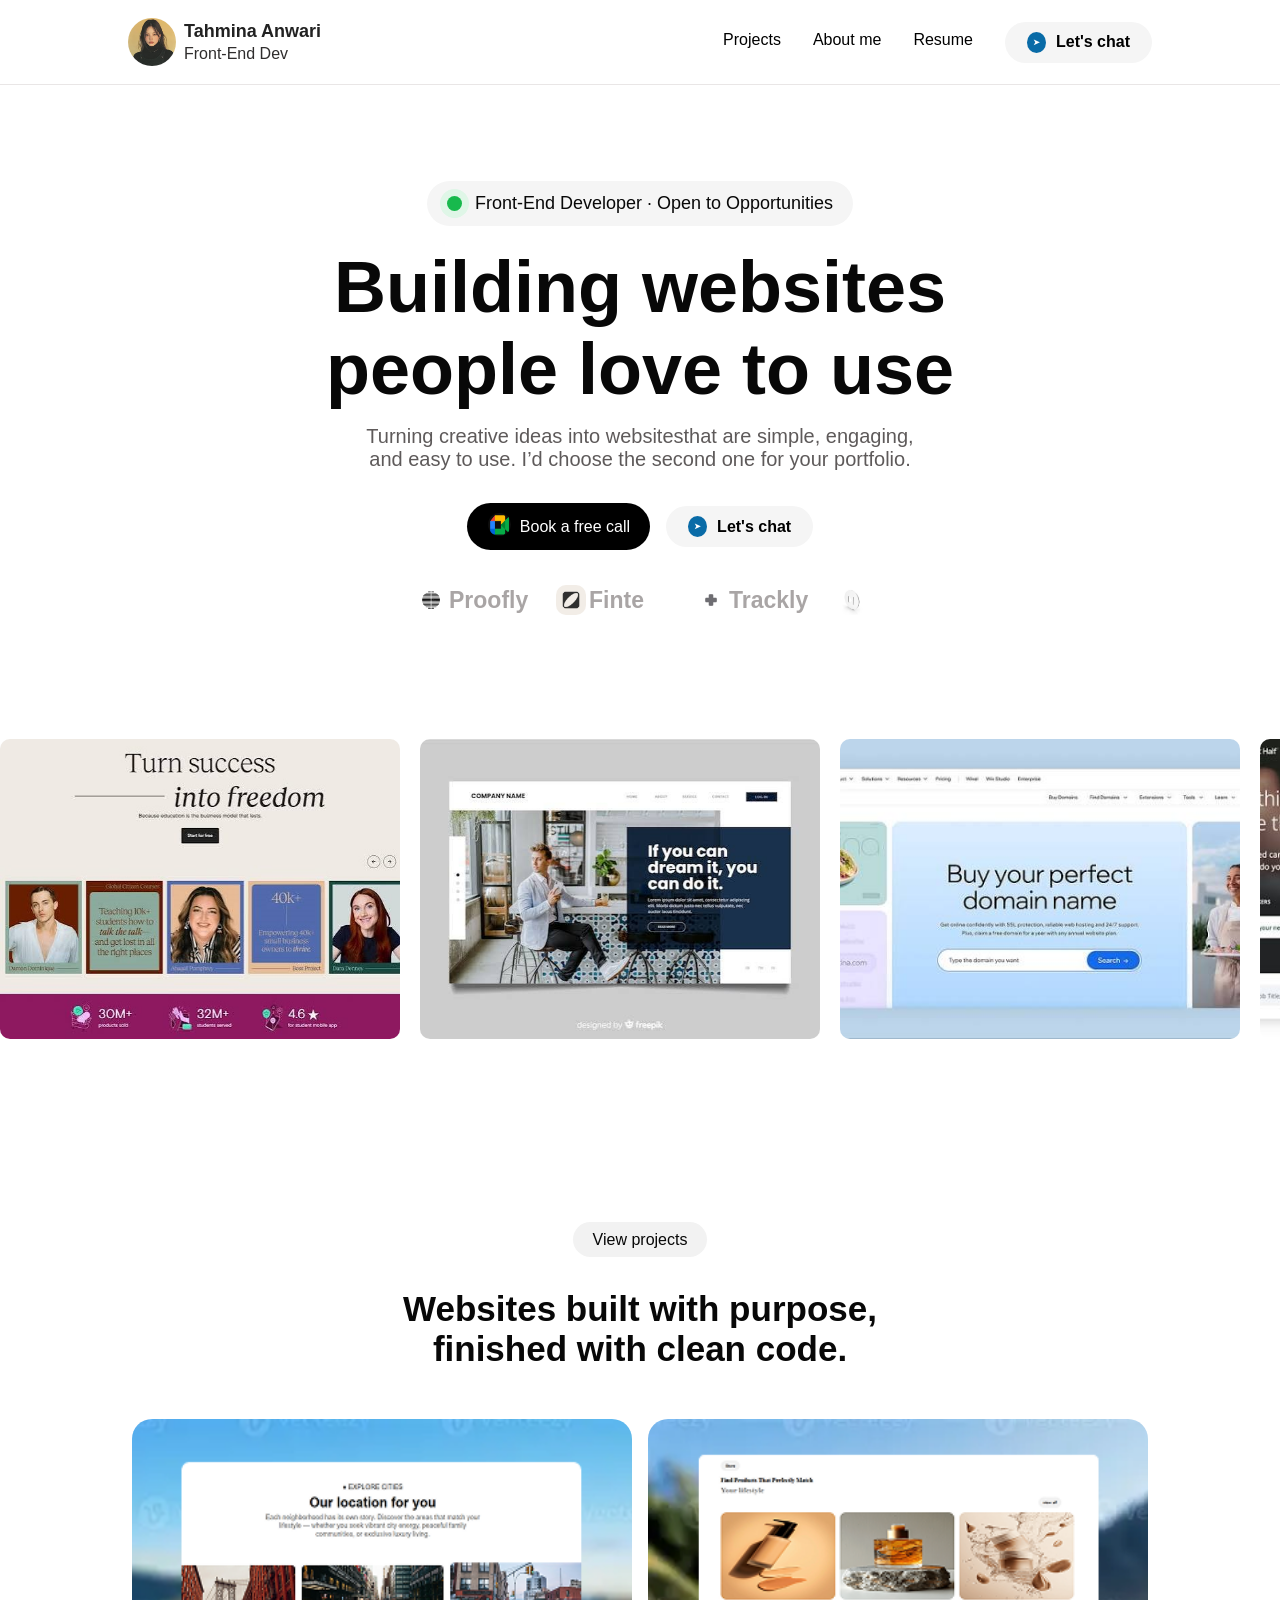
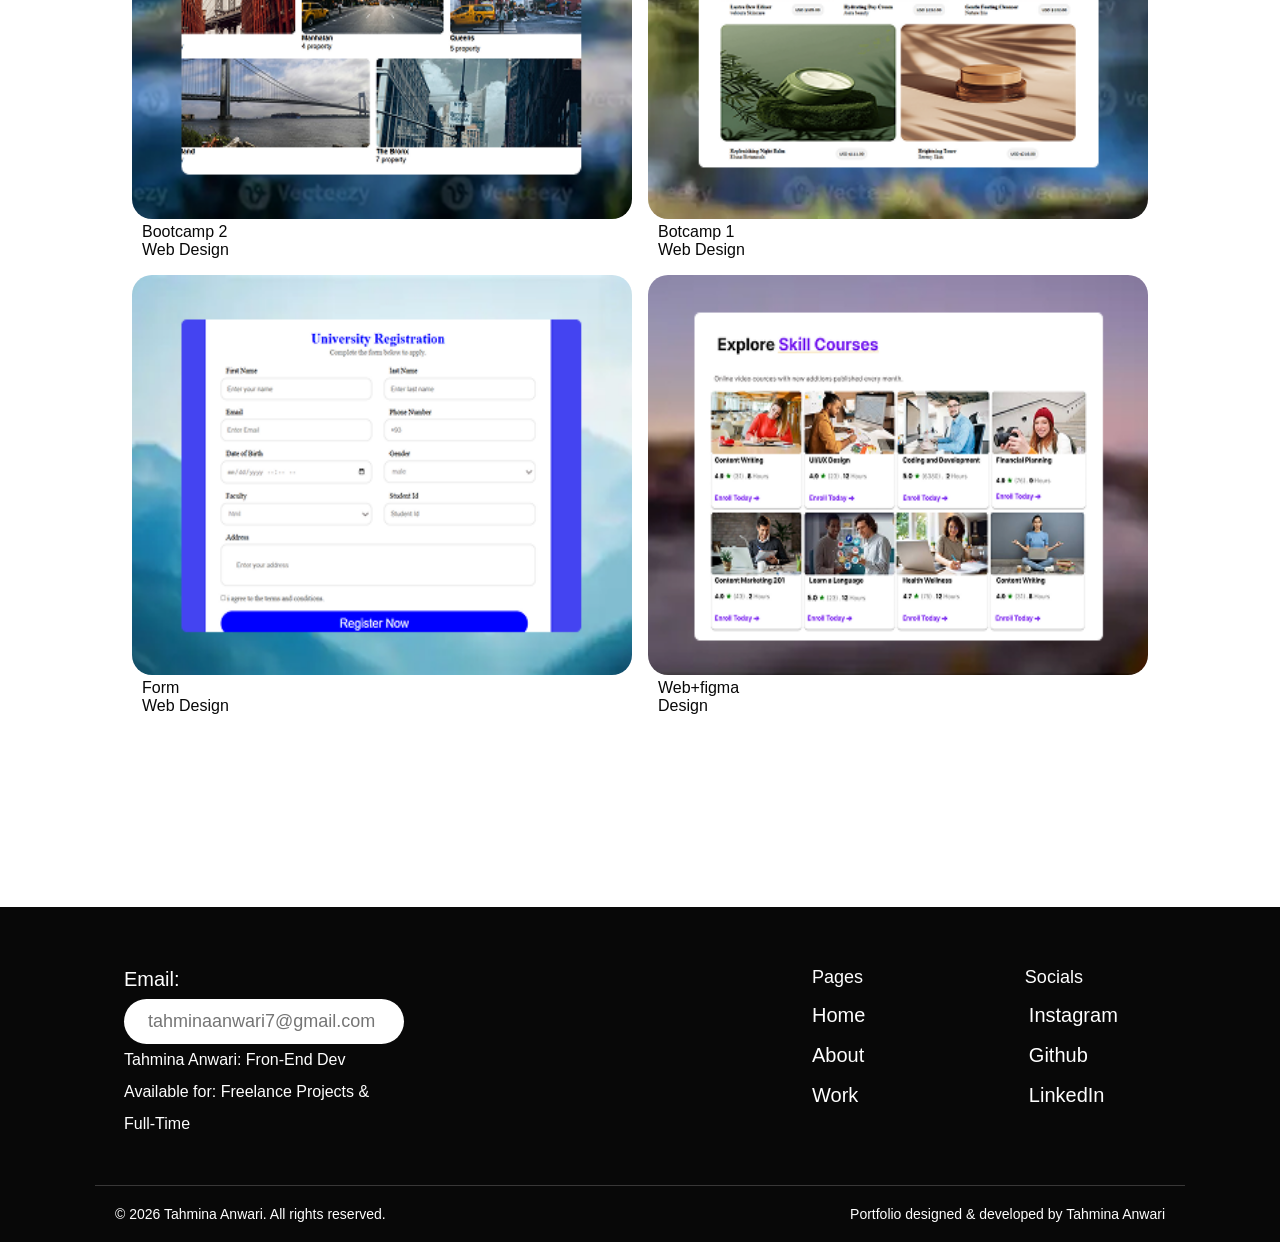
==== commit 96a45cf2: "Update class for "Pages" section to use .small2 for consistent styling" ====
--- a/index.html
+++ b/index.html
@@ -17,7 +17,7 @@
     </div></div>
     <div class="nav_link">
                 <ul class="menu">
-<li><a href="index.html">Projects</a></li>
+<li><a href="#projects">Projects</a></li>
 <li><a href="about.html">About me</a></li>
 <li><a href="resumme.html">Resume</a></li>
 
@@ -117,7 +117,7 @@
 <p>Tahmina Anwari: Fron-End Dev</p>
 <p>Available for: Freelance Projects & Full-Time</p></div>
   <div class="feet2">
-<p class="small">Pages</p>
+<p class="small2">Pages</p>
 <a href="#">Home</a>
 <a href="about.html">About</a>
 <a href="#">Work</a>
--- a/style.css
+++ b/style.css
@@ -284,13 +284,22 @@
     text-decoration: none;
    margin-left:4rem ;
 }
+.feet p{
+    font-size: 16px;
+}
 .feet2 a{
     color: white;
     text-decoration: none;
 }
 .small{
     font-size: 18px;
-}
+padding-left: 60px;
+}
+.small2{
+    margin-right: 1rem;
+     font-size: 18px;
+}
+
 .feet3 a:hover{
     color: gray;
 }
@@ -967,7 +976,7 @@
 
 /* Header */
 header {
-    background: #173b57;
+    background: black;
     color: white;
     padding: 35px 45px;
     display: flex;
@@ -982,7 +991,7 @@
 
 .job-title {
     font-size: 18px;
-    color: #5ec6d6;
+    color: goldenrod;
 }
 
 .contact {
@@ -1016,10 +1025,10 @@
 }
 
 h2 {
-    color: #173b57;
+    color: black;
     font-size: 21px;
     text-transform: uppercase;
-    border-bottom: 2px solid #5ec6d6;
+    border-bottom: 2px solid goldenrod;
     padding-bottom: 7px;
     margin-bottom: 15px;
 }
@@ -1035,7 +1044,7 @@
 }
 
 .company {
-    color: #1593a8;
+    color: goldenrod;
     font-size: 14px;
     font-weight: bold;
     margin-bottom: 8px;
@@ -1069,7 +1078,7 @@
 
 .bar div {
     height: 100%;
-    background: #1593a8;
+    background: goldenrod;
     border-radius: 10px;
 }
 
@@ -1297,12 +1306,13 @@
     .feet3 {
         font-size: 17px;
     }
+   
 
     .last {
         width: calc(100% - 80px);
         margin: 25px 40px 0;
     }
-
+    
 
     /* ================= ABOUT ================= */
 
@@ -1947,8 +1957,9 @@
     }
 
     .small {
-        font-size: 12px;
-    }
+        font-size: 18px;
+    }
+  
 
     .last {
         width: calc(100% - 40px);
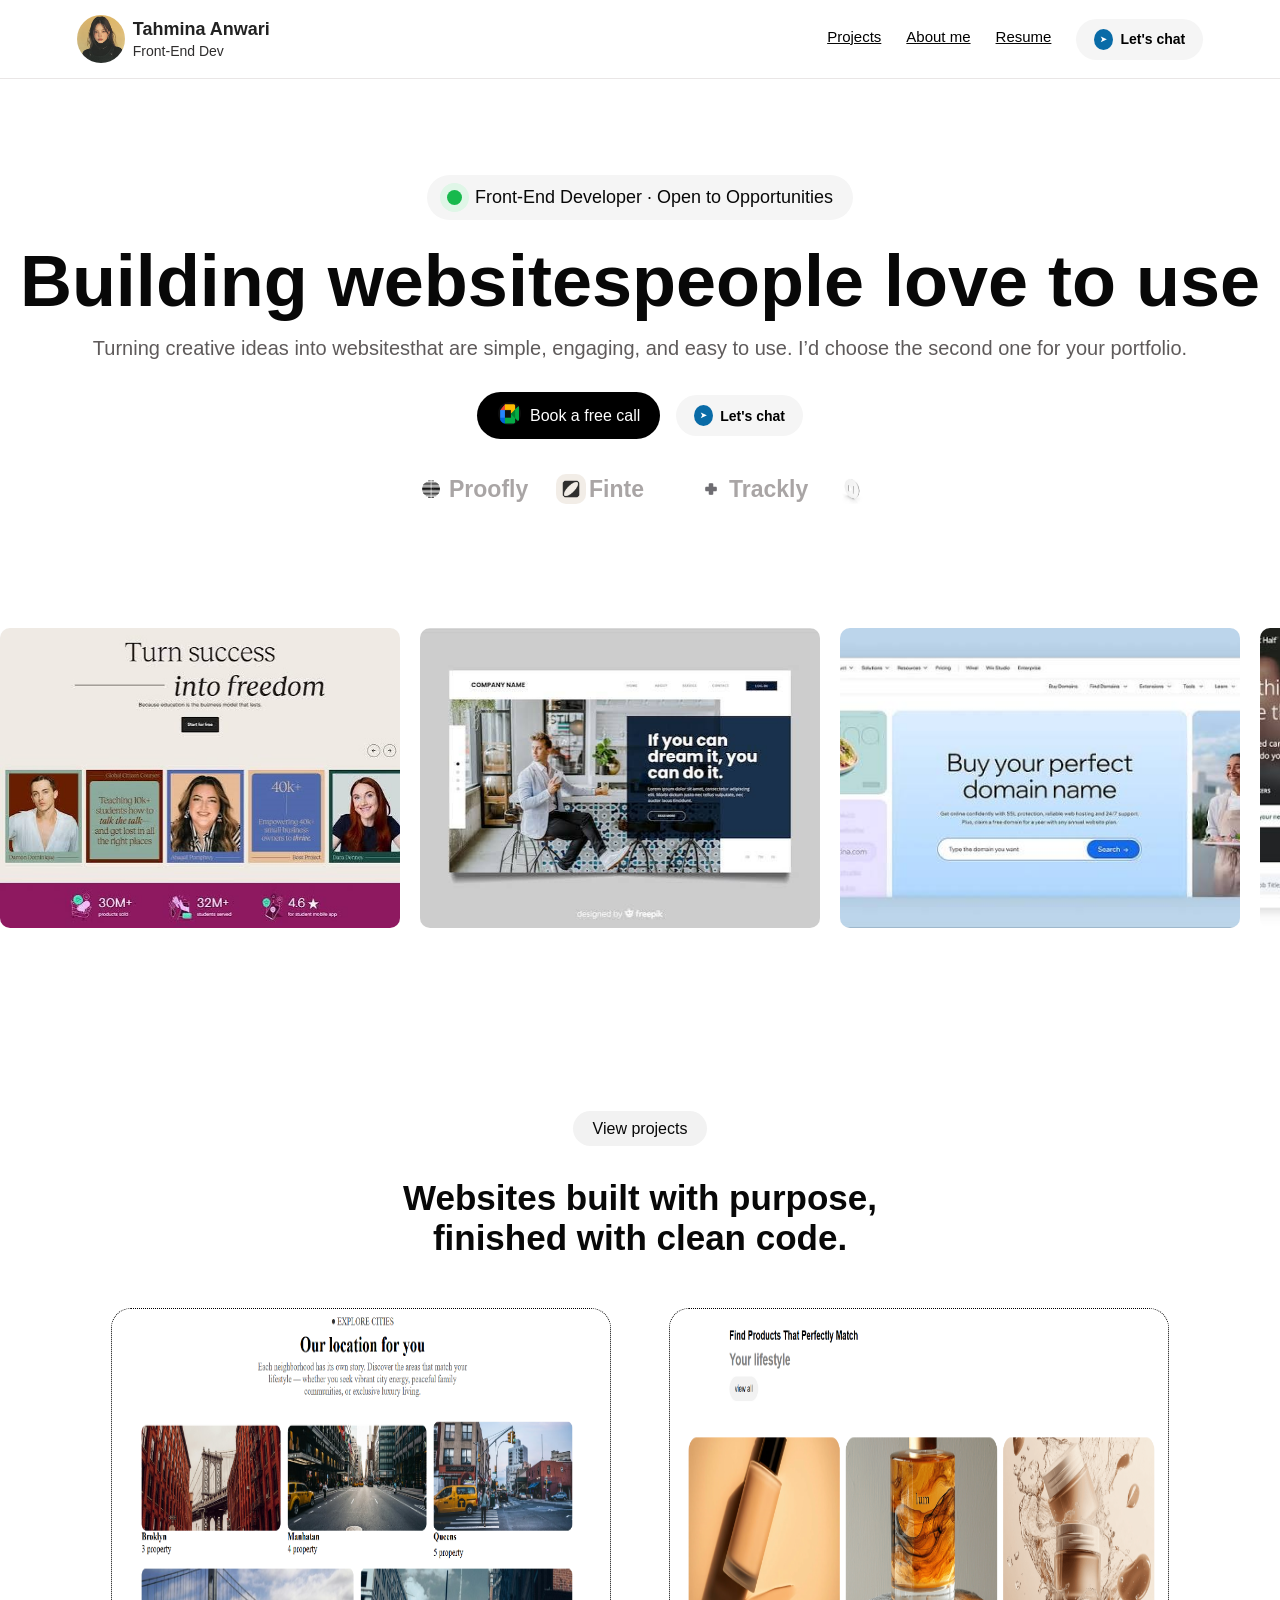
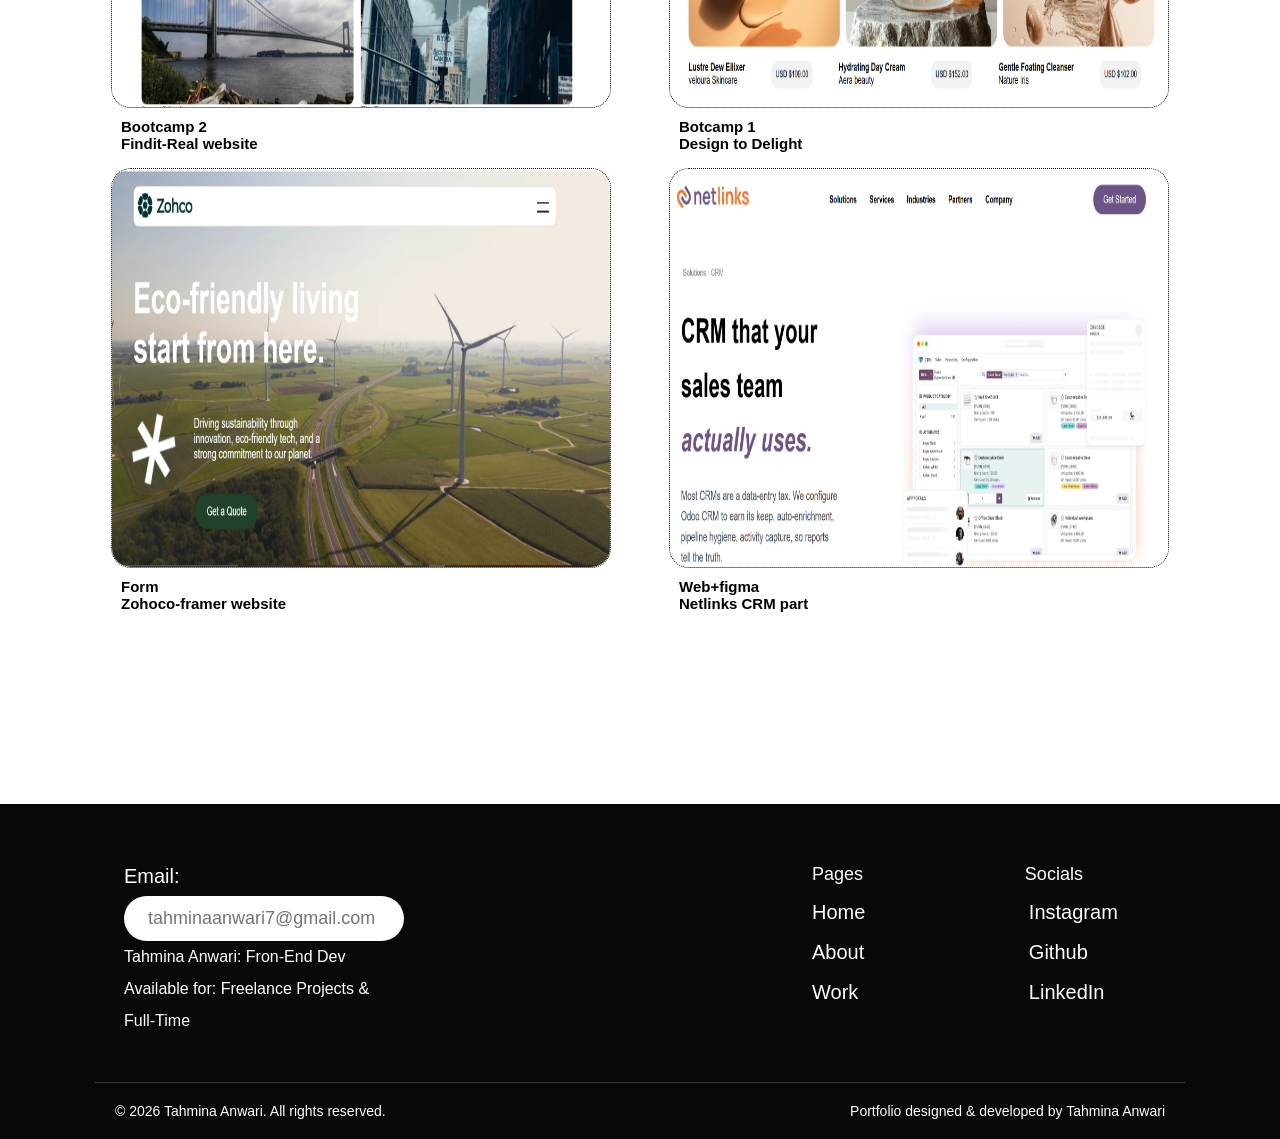
==== commit 579902bc: "Remove FAQ item hover functionality from script.js" ====
--- a/index.html
+++ b/index.html
@@ -34,8 +34,8 @@
         <span class="dot"></span>
        Front-End Developer · Open to Opportunities
       </div>
-<h1>Building websites<br>people love to use</h1>
-<p>Turning creative ideas into websitesthat are simple, engaging,<br> and easy to use.
+<h1>Building websitespeople love to use</h1>
+<p>Turning creative ideas into websitesthat are simple, engaging, and easy to use.
 I’d choose the second one for your portfolio.</p>
 <div class="omid">
 <a href="https://meet.google.com/home?authuser=0" class="videocall"><span class="call"><img src="images/googlemeet.png" alt=""></span>Book a free call</a>
@@ -87,20 +87,20 @@
 
 <div class="project">
     <div class="projectpic">
-       <a href="https://bootcamp-2-one.vercel.app/"> <img src="images/Group 1 copy.png" alt=""></a>
-        <p>Bootcamp 2<br>Web Design</p></div>
+       <a href="https://bootcamp-2-one.vercel.app/"> <img src="images/botcamp2img.png" alt=""></a>
+        <p>Bootcamp 2<br>Findit-Real website</p></div>
 
         <div class="projectpic">
-     <a href="https://boot-camp1-two.vercel.app/"> <img src="images/Group 2.png" alt=""></a>
-        <p>Botcamp 1<br> Web Design</p></div>
+     <a href="https://boot-camp1-two.vercel.app/"> <img src="images/bootcamp1img.png" alt=""></a>
+        <p>Botcamp 1<br> Design to Delight</p></div>
 
         <div class="projectpic">
-       <a href="https://university-registration-form.vercel.app/"><img src="images/Group 3.png" alt=""></a>
-        <p>Form<br> Web Design</p></div>
+       <a href="https://zohoco-website.vercel.app/"><img src="images/eco.png" alt=""></a>
+        <p>Form<br> Zohoco-framer website</p></div>
 
         <div class="projectpic">
-       <a href="https://skill-courses-two.vercel.app/"> <img src="images/Group 6.png" alt=""></a>
-        <p> Web+figma <br>Design</p></div>
+       <a href="https://web4-bice-two.vercel.app/"> <img src="images/crm.png" alt=""></a>
+        <p> Web+figma <br>Netlinks CRM part</p></div>
 
     </div>
 </div>
--- a/style.css
+++ b/style.css
@@ -36,18 +36,24 @@
     display: flex;
     gap: 2rem;
     align-items: center;
-    padding-right:8rem;
 }
 .menu{
     display: flex;
-    gap: 2rem;
+    gap: 1.5rem;
      font-size: 16px;
      align-items: center;
-     
+     text-decoration:underline;
 }
 .menu a{
     text-decoration: none;
     color: black;
+text-decoration:overline;
+}
+.menu a:hover{
+    color: blue;
+    font-weight: bold;
+    font-size: 25px;
+
 }
 .menu li{
     list-style-type: none;
@@ -235,7 +241,7 @@
 .project{
     display :flex;
     gap: 1rem;
-    justify-content: center;
+    justify-content: space-around;
     flex-wrap: wrap;
     margin-top: 50px;
    
@@ -244,9 +250,14 @@
     width: 500px;
     height: 400px;
  border-radius: 20px;
+ border: 1.5px dotted black;
 }
 .projectpic p{
 margin-left: 10px;
+margin-top: 6px;
+font-weight: bold;
+font-size: 15px;
+color: black;
 }
 
 footer{
@@ -758,6 +769,7 @@
 
     .small {
         font-size: 13px;
+        margin-left: 4rem;
     }
 
     .last {
@@ -2492,4 +2504,299 @@
         padding: 4px;
         margin-right: 3px;
     }
-}+}
+
+
+
+
+/* ================= NAVBAR ================= */
+
+.navbar {
+    width: 100%;
+    display: flex;
+    align-items: center;
+    justify-content: space-between;
+
+    padding: 15px 6%;
+    border-bottom: 1px solid #e9e6e6;
+
+    background: white;
+}
+
+
+/* ================= LEFT ================= */
+
+.navv {
+    display: flex;
+    align-items: center;
+    gap: 8px;
+
+    padding-left: 0;
+    flex-shrink: 0;
+}
+
+.navv img {
+    width: 48px;
+    height: 48px;
+
+    border-radius: 50%;
+    object-fit: cover;
+}
+
+.navv p {
+    margin: 0;
+    color: rgb(47, 45, 45);
+    font-size: 14px;
+    white-space: nowrap;
+}
+
+
+/* ================= RIGHT ================= */
+
+.nav_link {
+    display: flex;
+    align-items: center;
+    gap: 25px;
+
+    padding-right: 0;
+}
+
+
+/* ================= MENU ================= */
+
+.menu {
+    display: flex;
+    align-items: center;
+
+    gap: 25px;
+
+    margin: 0;
+    padding: 0;
+
+    list-style: none;
+}
+
+.menu li {
+    list-style: none;
+}
+
+.menu a {
+    text-decoration: none;
+    color: black;
+
+    font-size: 15px;
+    white-space: nowrap;
+}
+
+
+/* ================= CHAT ================= */
+
+.chat_btn {
+    display: flex;
+    align-items: center;
+
+    padding: 10px 18px;
+
+    border-radius: 33px;
+
+    color: black;
+    background-color: #f5f5f5;
+
+    text-decoration: none;
+    font-weight: bold;
+    font-size: 14px;
+
+    white-space: nowrap;
+
+    transition: 0.3s;
+}
+
+.chat_btn:hover {
+    background: rgb(17, 17, 17);
+    color: white;
+}
+
+
+/* ================= TELEGRAM ================= */
+
+.telegram {
+    background-color: rgb(9, 107, 167);
+    color: white;
+
+    font-size: 8px;
+    padding: 6px;
+
+    border-radius: 50%;
+
+    margin-right: 7px;
+}
+
+
+/* =================================================
+   TABLET
+================================================= */
+
+@media screen and (max-width: 900px) {
+
+    .navbar {
+        padding: 12px 25px;
+    }
+
+    .nav_link {
+        gap: 15px;
+    }
+
+    .menu {
+        gap: 15px;
+    }
+
+    .menu a {
+        font-size: 13px;
+    }
+
+    .chat_btn {
+        padding: 8px 12px;
+        font-size: 12px;
+    }
+}
+
+
+/* =================================================
+   MOBILE
+   KEEP MENU VISIBLE
+================================================= */
+
+@media screen and (max-width: 600px) {
+
+    .navbar {
+        padding: 10px 10px;
+
+        gap: 5px;
+    }
+
+    .navv {
+        gap: 5px;
+
+        padding-left: 0 !important;
+
+        flex-shrink: 1;
+    }
+
+    .navv img {
+        width: 34px;
+        height: 34px;
+    }
+
+    .navv p {
+        font-size: 9px;
+    }
+
+    .nav_link {
+        gap: 7px;
+
+        padding-right: 0 !important;
+
+        flex-shrink: 0;
+    }
+
+    /* MENU STAYS VISIBLE */
+    .menu {
+        display: flex !important;
+
+        gap: 7px;
+
+        margin: 0;
+        padding: 0;
+    }
+
+    .menu a {
+        font-size: 9px;
+    }
+
+    .chat_btn {
+        padding: 7px 8px;
+        font-size: 9px;
+    }
+
+    .telegram {
+        font-size: 6px;
+        padding: 4px;
+        margin-right: 3px;
+    }
+}
+
+
+/* =================================================
+   419px AND SMALLER
+================================================= */
+
+@media screen and (max-width: 450px) {
+
+    .navbar {
+        padding: 8px 7px;
+    }
+
+    .navv {
+        gap: 4px;
+    }
+
+    .navv img {
+        width: 32px;
+        height: 32px;
+    }
+
+    .navv p {
+        font-size: 8px;
+    }
+
+    .nav_link {
+        gap: 5px;
+    }
+
+    .menu {
+        gap: 5px;
+    }
+
+    .menu a {
+        font-size: 8px;
+    }
+
+    .chat_btn {
+        padding: 6px 7px;
+        font-size: 8px;
+    }
+
+    .telegram {
+        display: none;
+    }
+}
+
+@media screen and (max-width: 600px) {
+
+    .small {
+        font-size: 14px;
+        padding-left: 0 !important;
+        margin-left: 0 !important;
+
+        width: 100%;
+        max-width: 100%;
+
+        display: block;
+font-size: 18px;
+        line-height: 1.6;
+    }
+
+}
+
+
+
+
+
+
+
+
+
+
+
+
+
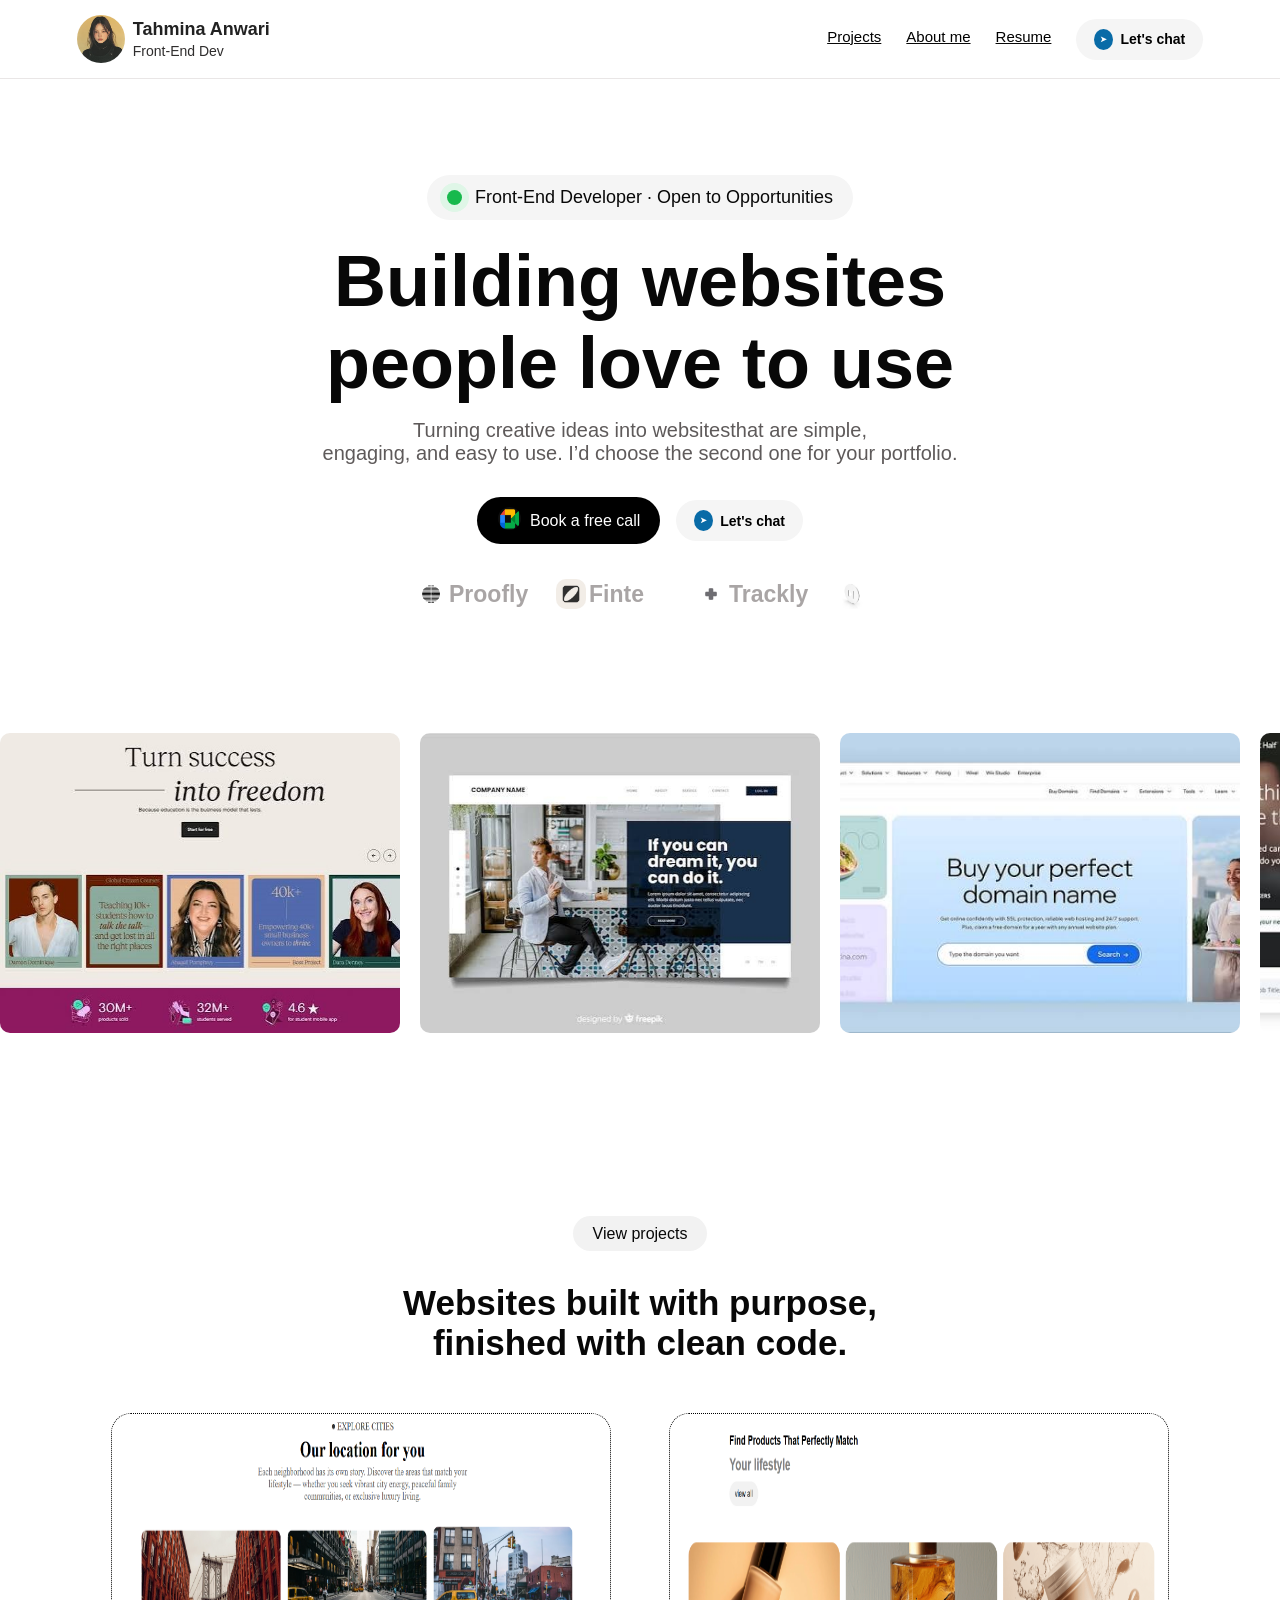
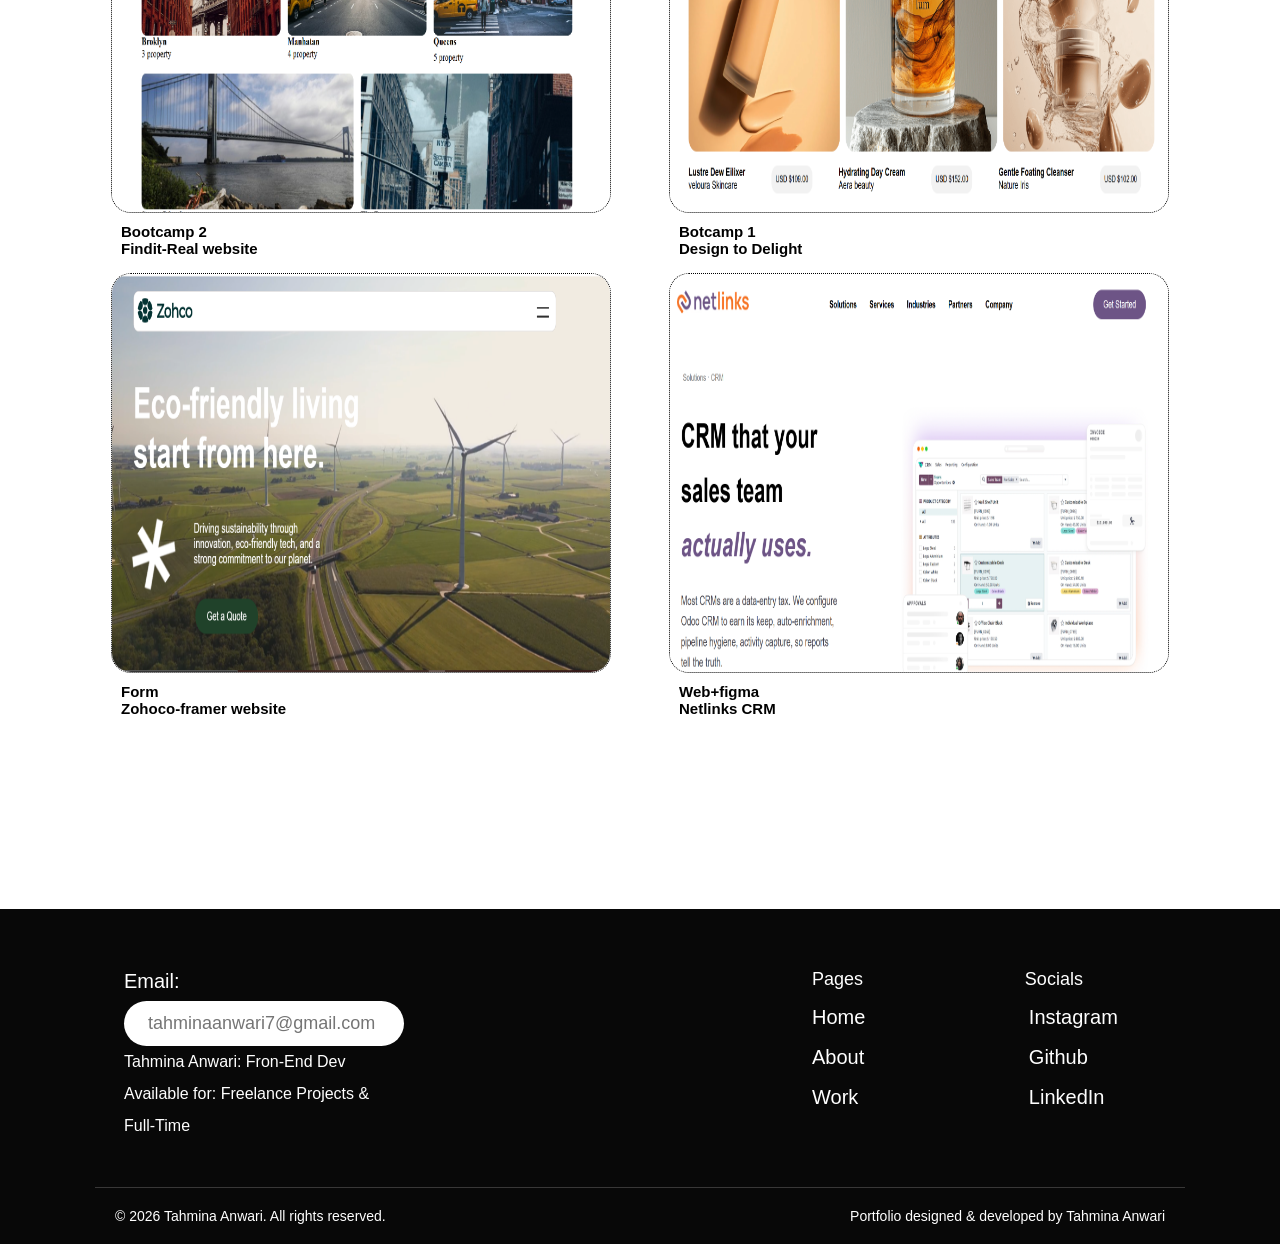
==== commit 1f476fa8: "Fix HTML structure for better readability and update project description" ====
--- a/index.html
+++ b/index.html
@@ -34,8 +34,8 @@
         <span class="dot"></span>
        Front-End Developer · Open to Opportunities
       </div>
-<h1>Building websitespeople love to use</h1>
-<p>Turning creative ideas into websitesthat are simple, engaging, and easy to use.
+<h1>Building websites<br>people love to use</h1>
+<p>Turning creative ideas into websitesthat are simple,<br> engaging, and easy to use.
 I’d choose the second one for your portfolio.</p>
 <div class="omid">
 <a href="https://meet.google.com/home?authuser=0" class="videocall"><span class="call"><img src="images/googlemeet.png" alt=""></span>Book a free call</a>
@@ -100,7 +100,7 @@
 
         <div class="projectpic">
        <a href="https://web4-bice-two.vercel.app/"> <img src="images/crm.png" alt=""></a>
-        <p> Web+figma <br>Netlinks CRM part</p></div>
+        <p> Web+figma <br>Netlinks CRM</p></div>
 
     </div>
 </div>
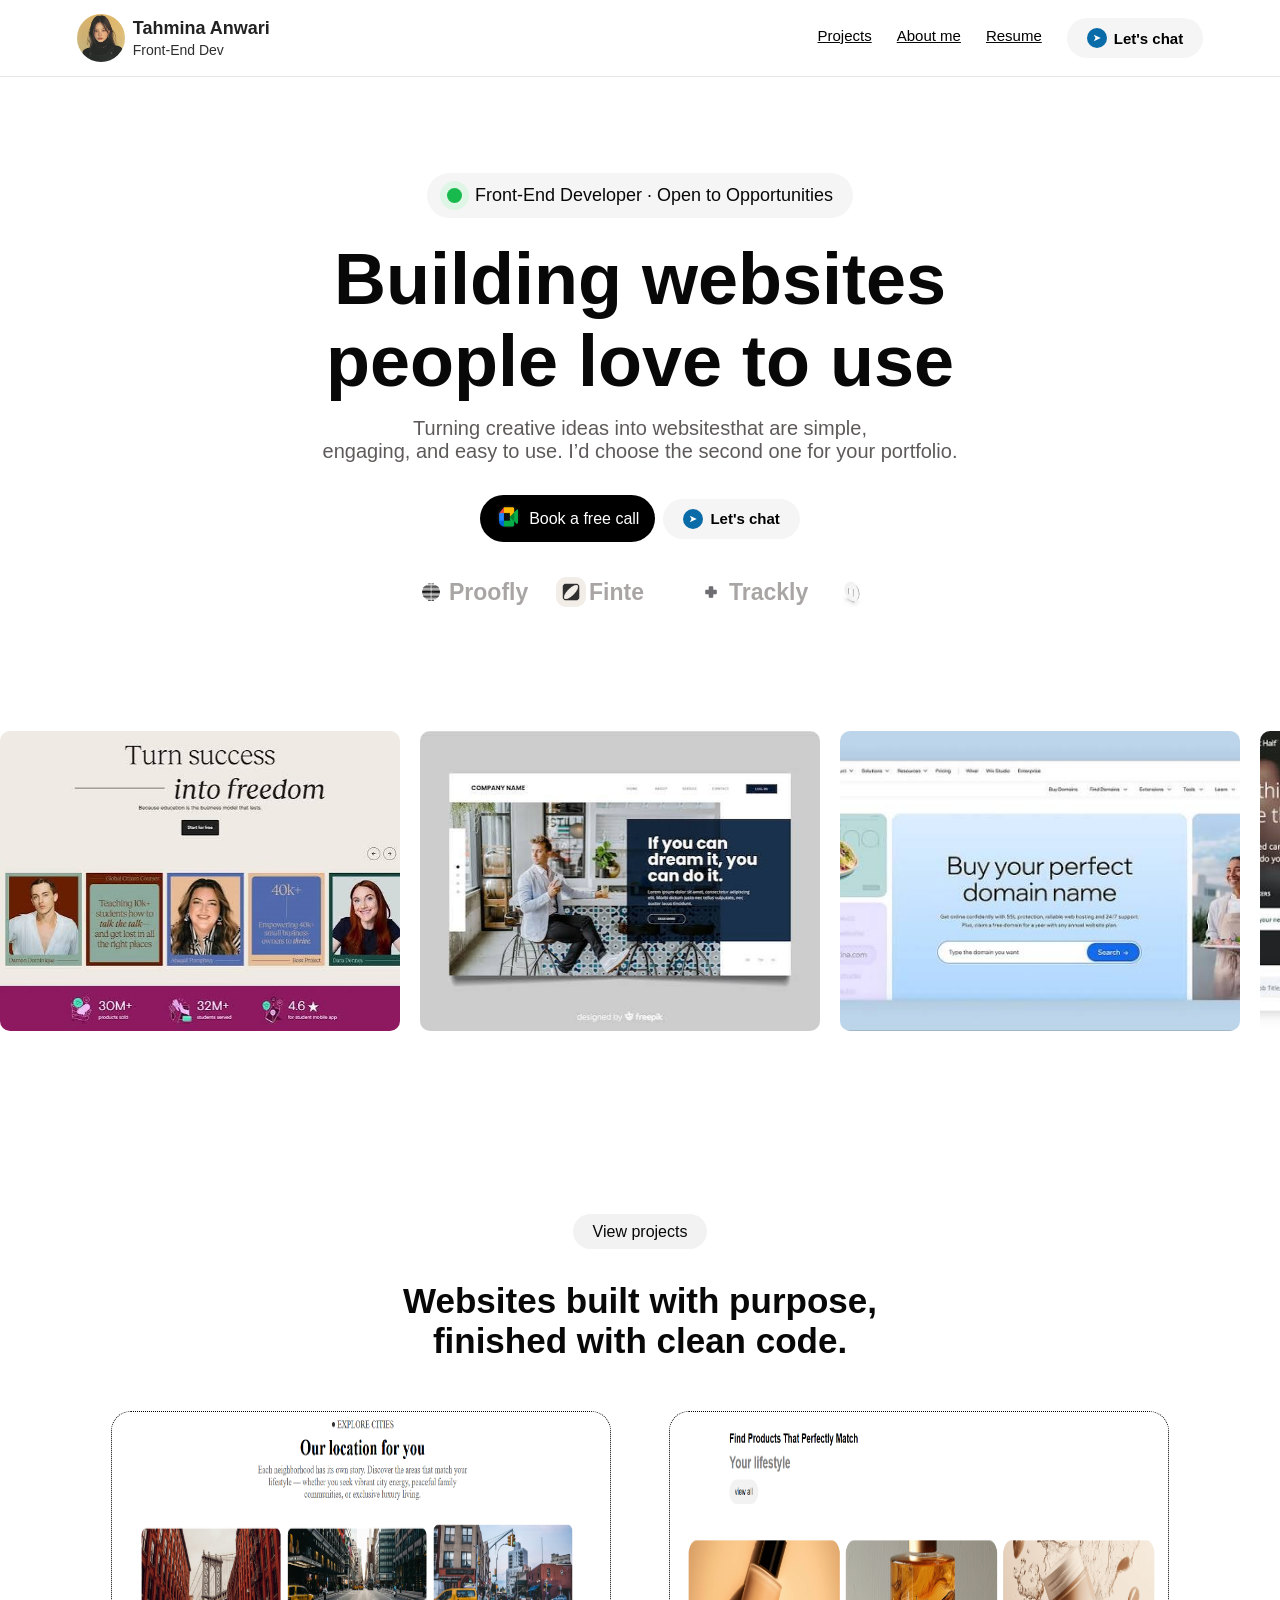
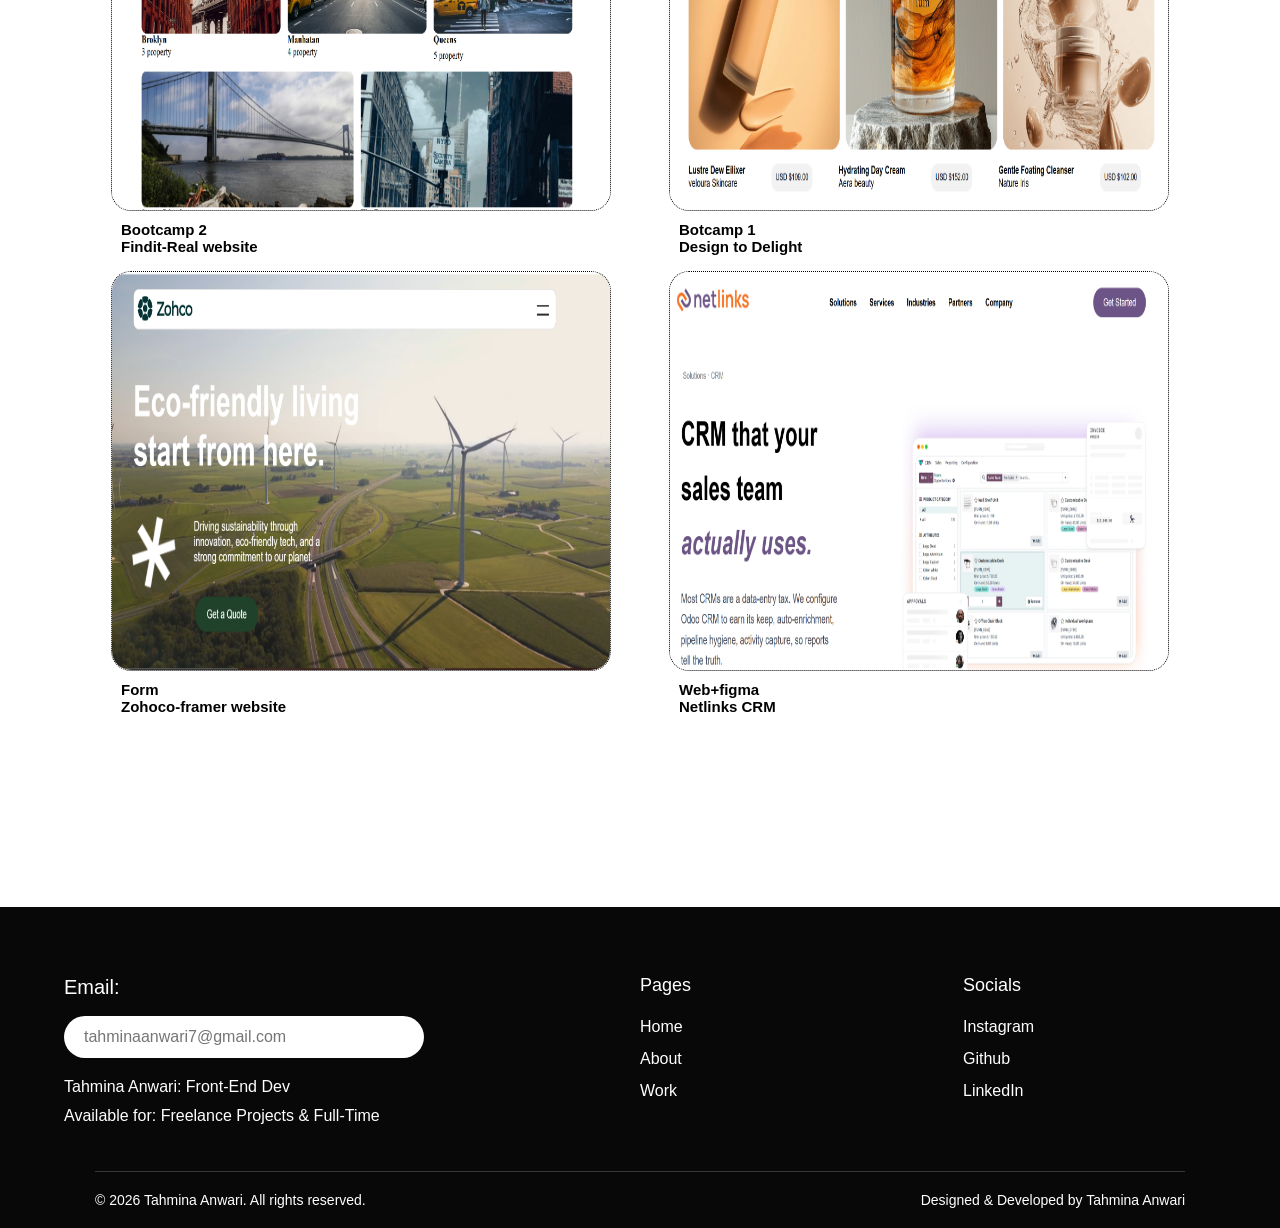
==== commit d798e47e: "Refactor footer structure and styles for improved layout and responsiveness" ====
--- a/index.html
+++ b/index.html
@@ -105,39 +105,59 @@
     </div>
 </div>
 </section>
-<footer>
 
 
 
 
-<div class="foot">
-    <div class="feet">
-        <label for="email">Email:</label>
-        <input type="email" placeholder="tahminaanwari7@gmail.com">
-<p>Tahmina Anwari: Fron-End Dev</p>
-<p>Available for: Freelance Projects & Full-Time</p></div>
-  <div class="feet2">
-<p class="small2">Pages</p>
-<a href="#">Home</a>
-<a href="about.html">About</a>
-<a href="#">Work</a>
-  </div>
- <div class="feet3">
-<p class="small">Socials</p>
-<a href="https://www.instagram.com/anwari_ta?igsi=MXExNXpuN3A4bGwxdQ%3D%3D&utm_source=qr">Instagram</a>
-<a href="https://github.com/tahminaanwari7-cell/Skill-courses">Github</a>
-<a href="https://www.linkedin.com/in/tahmina-anwari-648617428/">LinkedIn</a>
+<footer>
+    <div class="foot">
 
- </div>
+        <!-- LEFT -->
+        <div class="feet">
+            <label for="email">Email:</label>
 
-</div>
-<div class="last ">
-    <div class="end">
-<p>© 2026 Tahmina Anwari. All rights reserved.</p>
+            <input
+                type="email"
+                id="email"
+                placeholder="tahminaanwari7@gmail.com"
+            >
+
+            <p>Tahmina Anwari: Front-End Dev</p>
+            <p>Available for: Freelance Projects & Full-Time</p>
+        </div>
+
+        <!-- PAGES -->
+        <div class="feet2">
+            <p class="small">Pages</p>
+
+            <a href="#">Home</a>
+            <a href="about.html">About</a>
+            <a href="#">Work</a>
+        </div>
+
+        <!-- SOCIALS -->
+        <div class="feet3">
+            <p class="small">Socials</p>
+
+            <a href="https://www.instagram.com/anwari_ta">
+                Instagram
+            </a>
+
+            <a href="https://github.com/tahminaanwari7-cell/Skill-courses">
+                Github
+            </a>
+
+            <a href="https://www.linkedin.com/in/tahmina-anwari-648617428/">
+                LinkedIn
+            </a>
+        </div>
+
     </div>
-  <div class="end">
-    Portfolio designed & developed by Tahmina Anwari
-</div></div>
+
+    <div class="last">
+        <span>© 2026 Tahmina Anwari. All rights reserved.</span>
+        <span>Designed & Developed by Tahmina Anwari</span>
+    </div>
 </footer>
 </body>
 </html>
--- a/style.css
+++ b/style.css
@@ -17,11 +17,11 @@
     justify-content: space-between;
     padding: 18px;
   border-bottom: 1px solid #e9e6e6;
+ 
 }
 .navv{
     display: flex;
     gap: 8px;
-   padding-left: 9rem;
    align-items: center;
 }
 .navv img{
@@ -49,12 +49,7 @@
     color: black;
 text-decoration:overline;
 }
-.menu a:hover{
-    color: blue;
-    font-weight: bold;
-    font-size: 25px;
-
-}
+
 .menu li{
     list-style-type: none;
 }
@@ -120,12 +115,12 @@
 .omid{
     display: flex;
     align-items: center;
-    gap: 1rem;
+    gap: 8px;
     justify-content: center;
     margin-top: 2rem;
 }
 .videocall {
-padding: 9px 20px;
+padding: 9px 16px;
 border-radius: 33px;
 color:white;
 background-color:black;
@@ -260,77 +255,225 @@
 color: black;
 }
 
-footer{
+/* =========================================================
+   FOOTER
+========================================================= */
+
+footer {
+    width: 100%;
     background-color: #080808;
-}
-.foot{
-    display: flex;
-  gap: 3.5rem;
-    padding: 20px;
+    color: white;
     margin-top: 12rem;
 }
-.feet{
-color: white;
-font-size: 20px;
-line-height: 2;
-margin-top: 2rem;
-}
-.feet input{
-    width: fit-content;
-    padding: 12px 24px;
+
+.foot {
+    width: 90%;
+    max-width: 1100px;
+
+    margin: 0 auto;
+    padding: 60px 0 40px;
+
+    display: grid;
+    grid-template-columns: 2fr 1fr 1fr;
+    gap: 70px;
+
+    align-items: start;
+}
+
+
+/* =========================================================
+   LEFT FOOTER
+========================================================= */
+
+.feet {
+    color: white;
+    font-size: 20px;
+    line-height: 2;
+
+    margin: 0;
+    padding: 0;
+}
+
+.feet label {
+    display: block;
+    margin-bottom: 8px;
+}
+
+.feet input {
+    width: 100%;
+    max-width: 360px;
+
+    padding: 12px 20px;
+
+    border: none;
     border-radius: 33px;
-    border: none;
-font-size: 18px;
-}
-
-.feet2 , .feet3{
-font-size: 18px;
-color: white;
-line-height: 2;
-margin-top: 2rem;
-font-size: 20px;
-}
-.feet ,  .feet3 a{
+
+    font-size: 16px;
+    outline: none;
+
+    margin-bottom: 15px;
+}
+
+.feet p {
+    margin: 0;
+    font-size: 16px;
+    line-height: 1.8;
+}
+
+
+/* =========================================================
+   PAGES + SOCIALS
+========================================================= */
+
+.feet2,
+.feet3 {
+    color: white;
+
+    margin: 0;
+    padding: 0;
+
+    font-size: 18px;
+    line-height: 2;
+}
+
+
+/* HEADINGS */
+
+.small {
+    color: white;
+
+    font-size: 18px;
+    font-weight: normal;
+
+    margin: 0 0 8px 0;
+    padding: 0;
+}
+
+
+/* LINKS */
+
+.feet2 a,
+.feet3 a {
+    display: block;
+
     color: white;
     text-decoration: none;
-   margin-left:4rem ;
-}
-.feet p{
+
+    margin: 0;
+    padding: 0;
+
     font-size: 16px;
-}
-.feet2 a{
-    color: white;
-    text-decoration: none;
-}
-.small{
-    font-size: 18px;
-padding-left: 60px;
-}
-.small2{
-    margin-right: 1rem;
-     font-size: 18px;
-}
-
-.feet3 a:hover{
+    line-height: 2;
+}
+
+.feet2 a:hover,
+.feet3 a:hover {
     color: gray;
 }
-.feet2 a:hover{
-color: gray;
-}
-.feet2{
-    margin-left: 22rem;
-}
-
-.last{
+
+
+/* =========================================================
+   BOTTOM FOOTER
+========================================================= */
+
+.last {
+    width: 90%;
+    max-width: 1100px;
+
+    margin: 0 auto;
+
     border-top: 1px solid #383737;
-    width: 1090px;
-    margin-left:5rem;
+
+    padding: 20px 0;
+
     display: flex;
     justify-content: space-between;
-color: white;
-font-size: 14px;
-margin-top: 25px;
-padding: 20px;
+    align-items: center;
+
+    color: white;
+    font-size: 14px;
+}
+
+
+/* =========================================================
+   TABLET
+========================================================= */
+
+@media screen and (max-width: 900px) {
+
+    .foot {
+        width: 90%;
+        grid-template-columns: 1.5fr 1fr 1fr;
+        gap: 40px;
+    }
+
+}
+
+
+/* =========================================================
+   MOBILE
+========================================================= */
+
+@media screen and (max-width: 600px) {
+
+    footer {
+        margin-top: 80px;
+    }
+
+    .foot {
+        width: 100%;
+
+        display: flex;
+        flex-direction: column;
+
+        gap: 30px;
+
+        padding: 40px 20px;
+    }
+
+    .feet,
+    .feet2,
+    .feet3 {
+        width: 100%;
+        margin: 0;
+        padding: 0;
+    }
+
+    .feet {
+        font-size: 17px;
+    }
+
+    .feet input {
+        width: 100%;
+        max-width: 330px;
+    }
+
+    .small {
+        font-size: 17px;
+        margin: 0 0 8px 0;
+    }
+
+    .feet2 a,
+    .feet3 a {
+        font-size: 15px;
+        line-height: 1.8;
+    }
+
+    .last {
+        width: calc(100% - 40px);
+
+        margin: 0 20px;
+
+        padding: 18px 0;
+
+        display: flex;
+        flex-direction: column;
+
+        align-items: flex-start;
+        gap: 7px;
+
+        font-size: 11px;
+    }
 }
 
 
@@ -369,6 +512,7 @@
     height: 400px;
     padding: 15px;
     border-radius: 18px;
+     box-shadow: rgba(0, 0, 0, 0.2) 0px 18px 50px -10px;
 }
 .aboutpic1 h3{
   margin-top: 4rem;
@@ -382,6 +526,8 @@
 width: 450px;
 height: 400px;
 border-radius: 15px;
+   box-shadow: rgba(0, 0, 0, 0.2) 0px 18px 50px -10px;
+
 }
 
 /* =========================================================
@@ -2766,9 +2912,7 @@
         font-size: 8px;
     }
 
-    .telegram {
-        display: none;
-    }
+    
 }
 
 @media screen and (max-width: 600px) {
@@ -2788,15 +2932,352 @@
 
 }
 
-
-
-
-
-
-
-
-
-
-
-
-
+/* =========================
+   NAVBAR
+========================= */
+
+.navbar {
+    width: 100%;
+    display: flex;
+    align-items: center;
+    justify-content: space-between;
+
+    padding: 14px 6%;
+    border-bottom: 1px solid #e9e6e6;
+    background: #fff;
+
+    gap: 20px;
+}
+
+.navv {
+    display: flex;
+    align-items: center;
+    gap: 8px;
+
+    padding-left: 0;
+    flex-shrink: 0;
+}
+
+.navv img {
+    width: 48px;
+    height: 48px;
+    border-radius: 50%;
+    object-fit: cover;
+}
+
+.navv p {
+    margin: 0;
+    color: rgb(47, 45, 45);
+    font-size: 14px;
+    white-space: nowrap;
+}
+
+.nav_link {
+    display: flex;
+    align-items: center;
+    gap: 25px;
+
+    padding: 0;
+    flex-shrink: 0;
+}
+
+.menu {
+    display: flex;
+    align-items: center;
+    gap: 25px;
+
+    margin: 0;
+    padding: 0;
+
+    list-style: none;
+}
+
+.menu li {
+    list-style: none;
+}
+
+.menu a {
+    color: black;
+    text-decoration: none;
+    font-size: 15px;
+    white-space: nowrap;
+}
+
+.menu a:hover {
+    color: blue;
+    font-weight: bold;
+}
+
+
+/* CHAT */
+
+.chat_btn {
+    display: flex;
+    align-items: center;
+    justify-content: center;
+
+    padding: 10px 20px;
+
+    border-radius: 33px;
+
+    color: black;
+    background: #f5f5f5;
+
+    text-decoration: none;
+    font-weight: bold;
+    font-size: 15px;
+
+    white-space: nowrap;
+
+    flex-shrink: 0;
+
+    transition: .3s ease;
+}
+
+.chat_btn:hover {
+    background: #111;
+    color: white;
+}
+
+
+/* TELEGRAM */
+
+.telegram {
+    width: 20px;
+    height: 20px;
+
+    display: flex !important;
+    align-items: center;
+    justify-content: center;
+
+    background: rgb(9, 107, 167);
+    color: white;
+
+    font-size: 9px;
+
+    padding: 0;
+    margin-right: 7px;
+
+    border-radius: 50%;
+
+    flex-shrink: 0;
+}
+
+
+/* =========================
+   900px
+========================= */
+
+@media (max-width: 900px) {
+
+    .navbar {
+        padding: 12px 25px;
+        gap: 15px;
+    }
+
+    .nav_link {
+        gap: 15px;
+    }
+
+    .menu {
+        gap: 15px;
+    }
+
+    .menu a {
+        font-size: 13px;
+    }
+
+    .chat_btn {
+        padding: 9px 13px;
+        font-size: 13px;
+    }
+}
+
+
+/* =========================
+   600px
+========================= */
+
+@media (max-width: 600px) {
+
+    .navbar {
+        padding: 10px 12px;
+        gap: 10px;
+    }
+
+    .navv {
+        gap: 6px;
+        padding-left: 0 !important;
+    }
+
+    .navv img {
+        width: 38px;
+        height: 38px;
+    }
+
+    .navv p {
+        font-size: 10px;
+    }
+
+    .nav_link {
+        gap: 9px;
+        padding: 0 !important;
+    }
+
+    /* NEVER HIDE MENU */
+
+    .menu {
+        display: flex !important;
+        gap: 9px;
+    }
+
+    .menu a {
+        font-size: 10px;
+    }
+
+    .menu a:hover {
+        font-size: 10px;
+    }
+
+    .chat_btn {
+        padding: 8px 10px;
+        font-size: 10px;
+    }
+
+    /* NEVER HIDE TELEGRAM */
+
+    .telegram {
+        display: flex !important;
+
+        width: 18px;
+        height: 18px;
+
+        margin-right: 4px;
+        padding: 0;
+
+        font-size: 8px;
+    }
+}
+
+
+/* =========================
+   565px
+========================= */
+
+@media (max-width: 565px) {
+
+    .navbar {
+        padding: 9px 10px;
+        gap: 7px;
+    }
+
+    .navv {
+        gap: 5px;
+    }
+
+    .navv img {
+        width: 34px;
+        height: 34px;
+    }
+
+    .navv p {
+        font-size: 9px;
+    }
+
+    .nav_link {
+        gap: 6px;
+    }
+
+    .menu {
+        gap: 7px;
+    }
+
+    .menu a {
+        font-size: 9px;
+    }
+
+    .chat_btn {
+        padding: 7px 9px;
+        font-size: 9px;
+    }
+
+    .telegram {
+        display: flex !important;
+
+        width: 17px;
+        height: 17px;
+
+        margin-right: 3px;
+        font-size: 7px;
+    }
+}
+
+
+/* =========================
+   450px
+========================= */
+
+@media (max-width: 450px) {
+
+    .navbar {
+        padding: 8px 7px;
+        gap: 5px;
+    }
+
+    .navv {
+        gap: 4px;
+    }
+
+    .navv img {
+        width: 31px;
+        height: 31px;
+    }
+
+    .navv p {
+        font-size: 8px;
+    }
+
+    .nav_link {
+        gap: 4px;
+    }
+
+    .menu {
+        gap: 5px;
+    }
+
+    .menu a {
+        font-size: 8px;
+    }
+
+    .chat_btn {
+        padding: 6px 7px;
+        font-size: 8px;
+    }
+
+    .telegram {
+        display: flex !important;
+
+        width: 15px;
+        height: 15px;
+
+        margin-right: 3px;
+
+        font-size: 6px;
+    }
+}
+
+
+
+
+
+
+
+
+
+
+
+
+
+
+
+
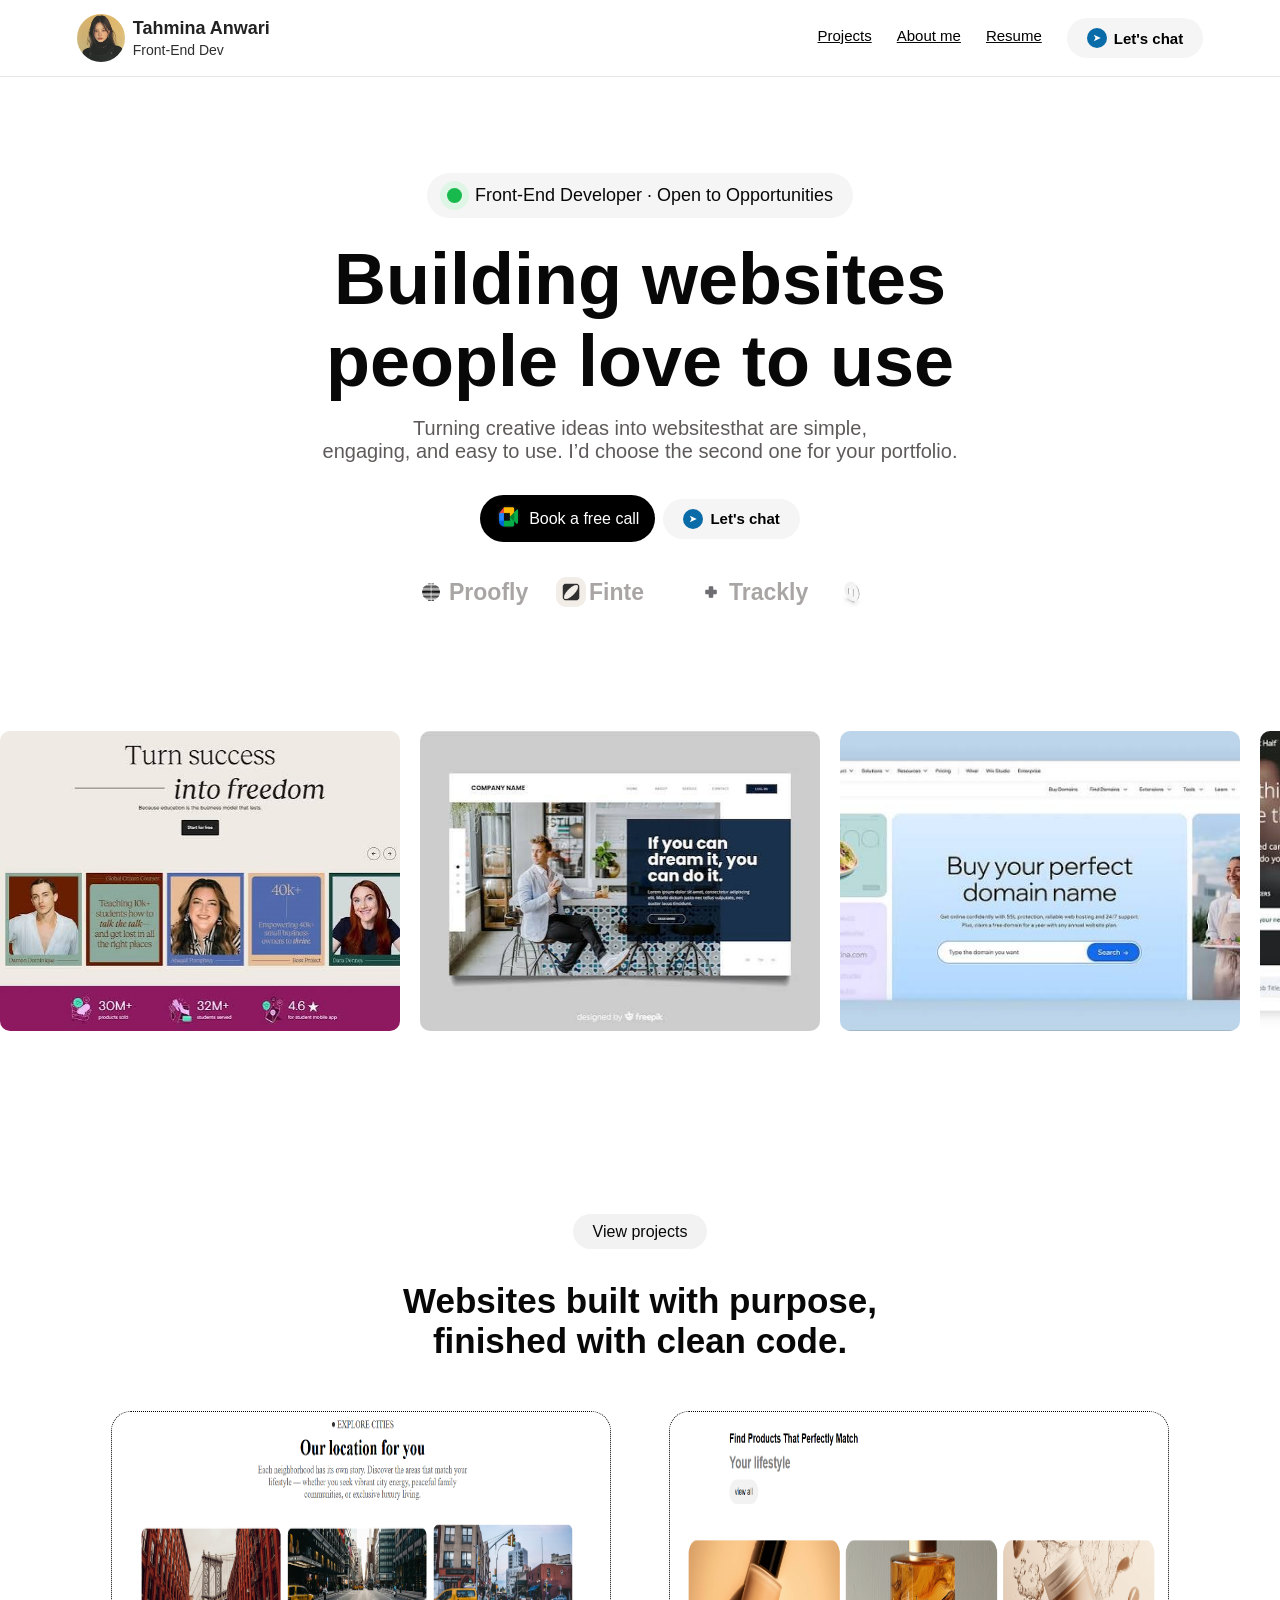
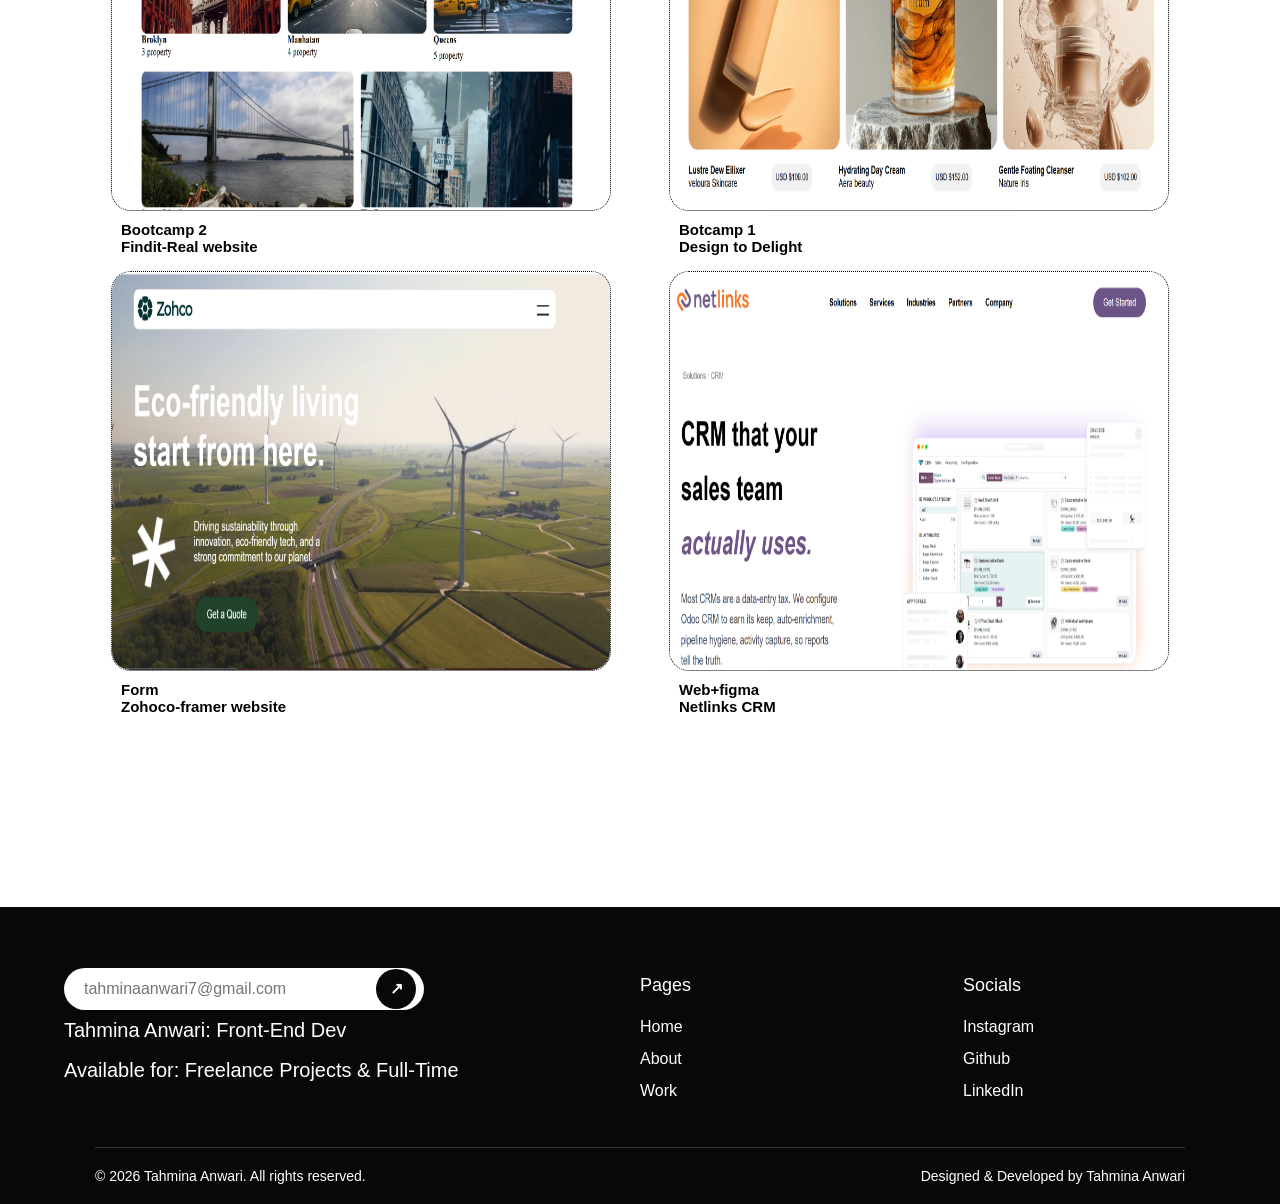
==== commit 683ba87b: "Refactor email input structure and styles for improved layout and accessibility" ====
--- a/index.html
+++ b/index.html
@@ -114,13 +114,15 @@
 
         <!-- LEFT -->
         <div class="feet">
-            <label for="email">Email:</label>
+          <div class="email-input">
+    <input
+        type="email"
+        id="email"
+        placeholder="tahminaanwari7@gmail.com"
+    >
 
-            <input
-                type="email"
-                id="email"
-                placeholder="tahminaanwari7@gmail.com"
-            >
+    <span class="email-icon">↗</span>
+</div>
 
             <p>Tahmina Anwari: Front-End Dev</p>
             <p>Available for: Freelance Projects & Full-Time</p>
--- a/style.css
+++ b/style.css
@@ -294,31 +294,41 @@
     padding: 0;
 }
 
-.feet label {
-    display: block;
-    margin-bottom: 8px;
-}
-
-.feet input {
+.email-input {
+    position: relative;
+    width: 360px;
+    max-width: 100%;
+}
+
+.email-input input {
     width: 100%;
-    max-width: 360px;
-
-    padding: 12px 20px;
-
+    padding: 12px 50px 12px 20px;
     border: none;
     border-radius: 33px;
-
     font-size: 16px;
     outline: none;
-
-    margin-bottom: 15px;
-}
-
-.feet p {
-    margin: 0;
+}
+
+.email-icon {
+    position: absolute;
+    right: 8px;
+    top: 50%;
+    transform: translateY(-50%);
+
+    width: 40px;
+    height: 40px;
+font-weight: bolder;
+    display: flex;
+    align-items: center;
+    justify-content: center;
+    background: #080808;
+    color: white;
+
+    border-radius: 50%;
     font-size: 16px;
-    line-height: 1.8;
-}
+    cursor: pointer;
+}
+
 
 
 /* =========================================================
